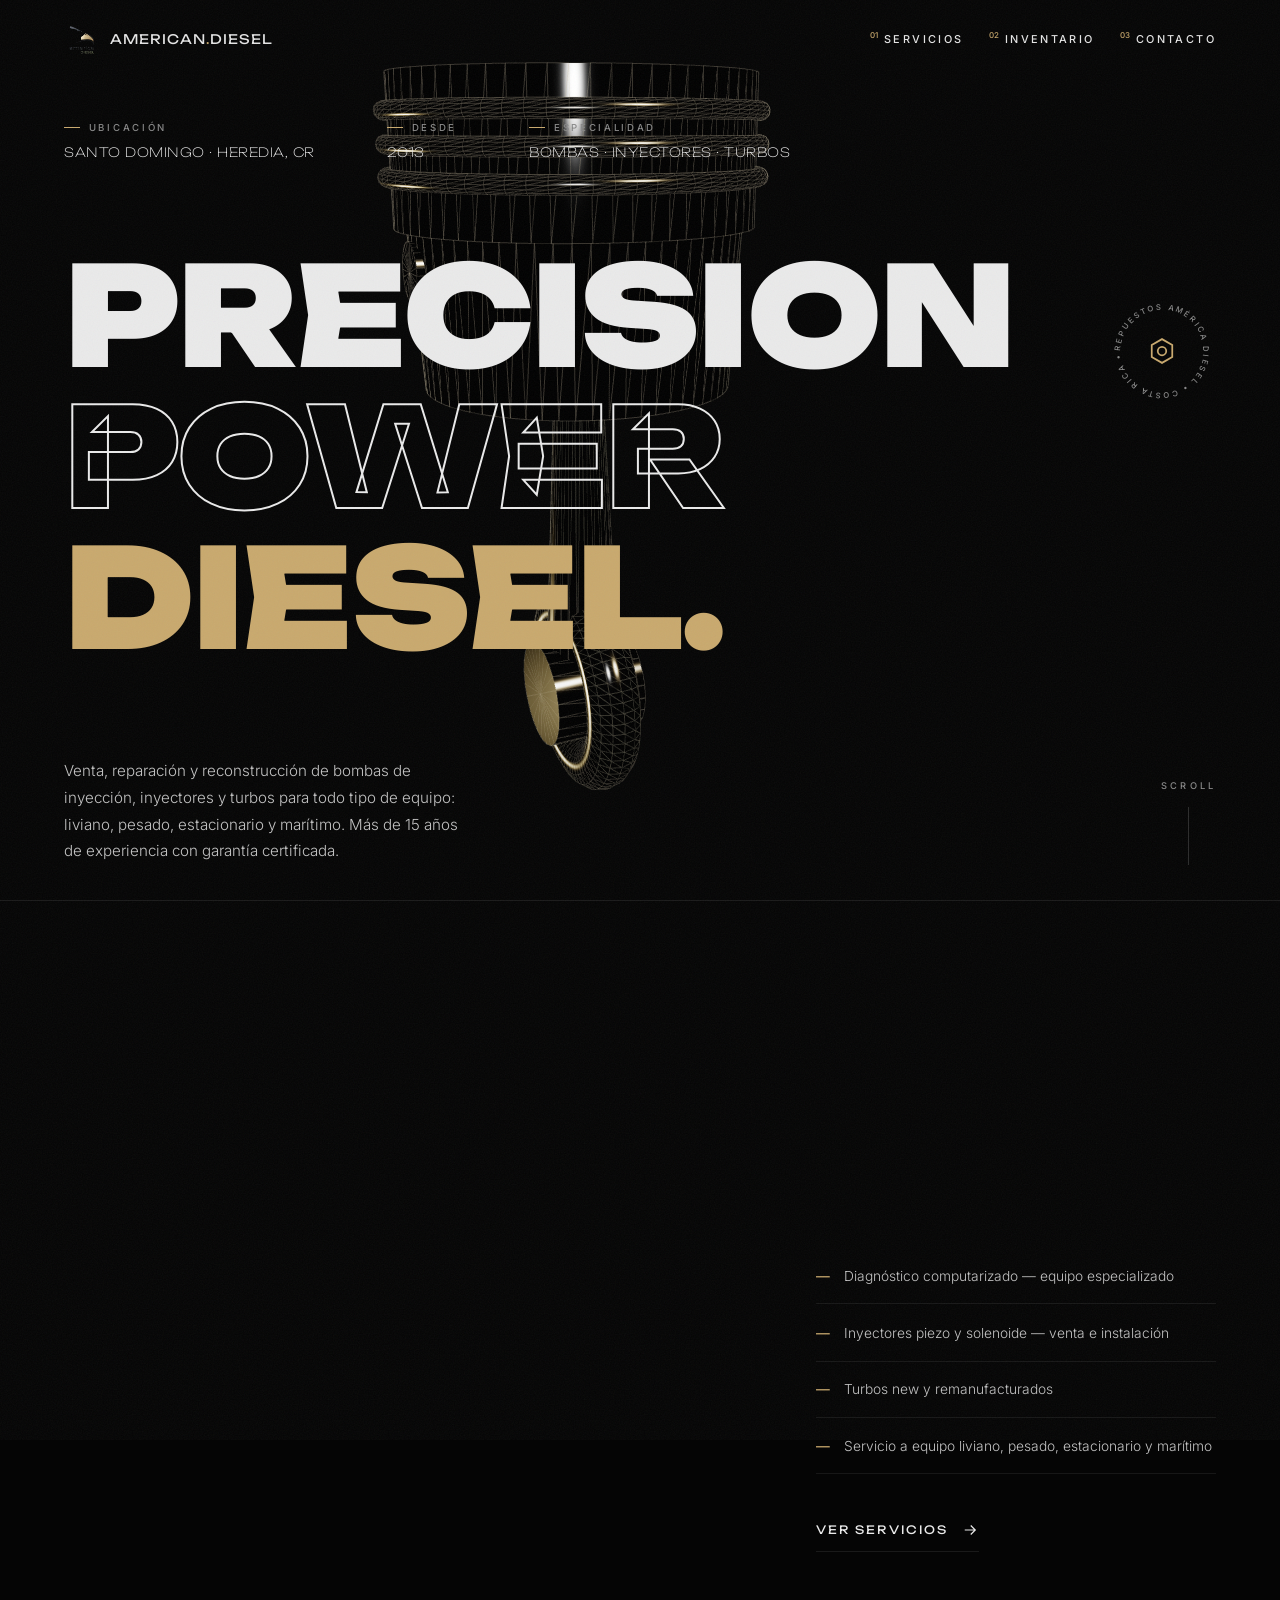
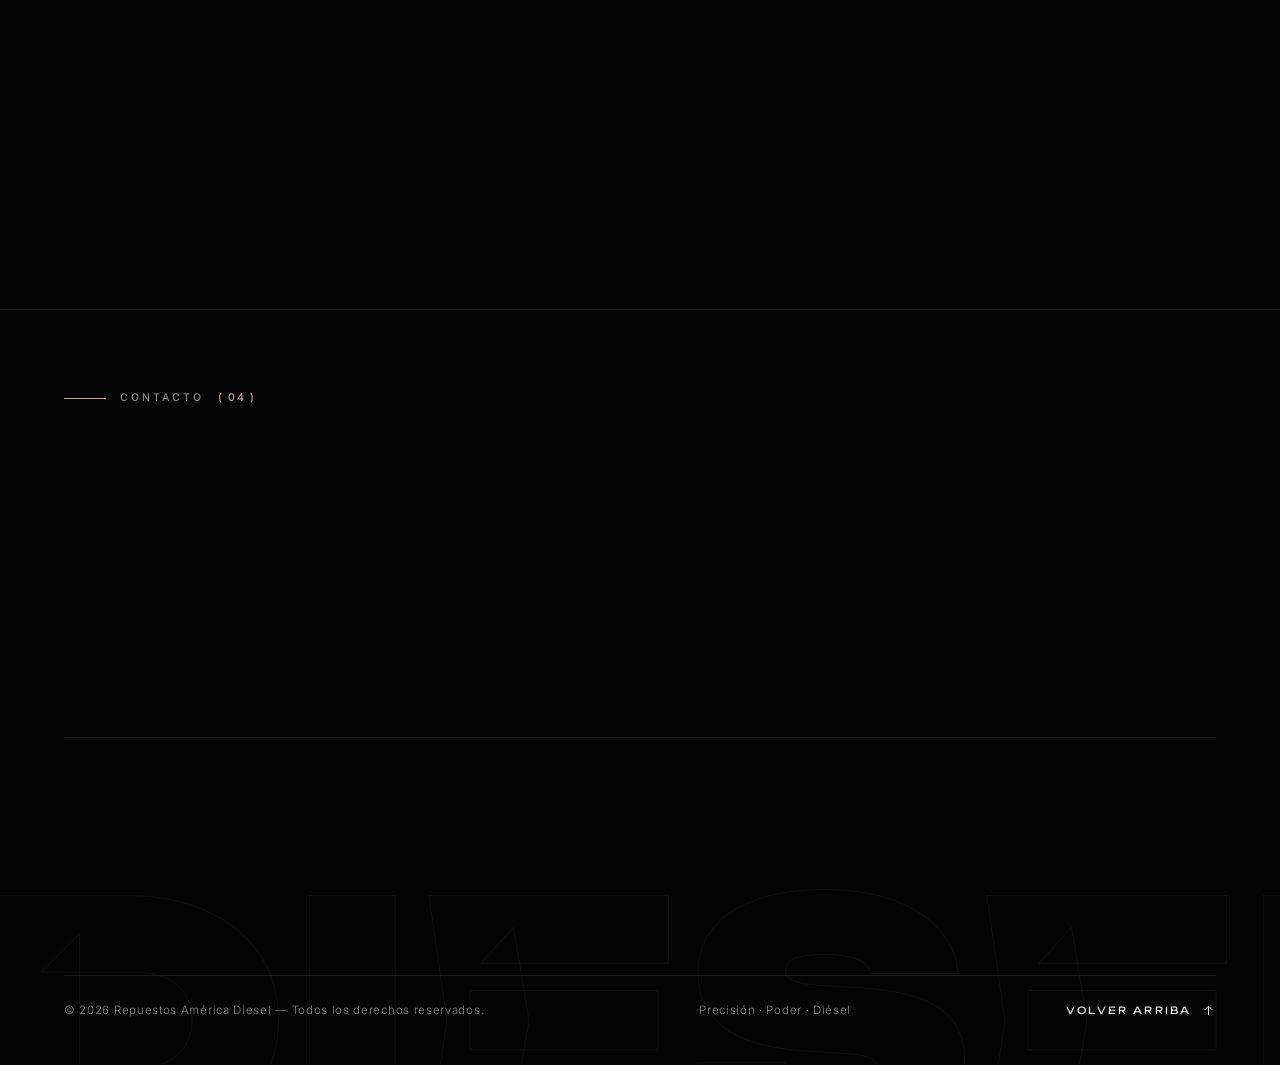
==== index.html @ ff1d7788 "Add files via upload" ====
<!DOCTYPE html>
<html lang="es">
<head>
  <meta charset="UTF-8" />
    <meta name="viewport" content="width=device-width, initial-scale=1.0" />
    <meta name="theme-color" content="#0d0d0d" />
    <meta http-equiv="Cache-Control" content="no-cache, no-store, must-revalidate" />
    <meta http-equiv="Pragma" content="no-cache" />  <meta
    name="description"
    content="Repuestos América Diesel — Taller especializado en sistemas de inyección diésel, bombas, inyectores y turbos. Santo Domingo de Heredia, Costa Rica."
  />
  <title>Repuestos América Diesel — Precisión & Poder Diésel · Heredia, Costa Rica</title>

  <!-- ============ TIPOGRAFÍAS (Unbounded + Inter) ============ -->
  <link rel="preconnect" href="https://fonts.googleapis.com" />
  <link rel="preconnect" href="https://fonts.gstatic.com" crossorigin />
  <link
    href="https://fonts.googleapis.com/css2?family=Unbounded:wght@200;400;700;900&family=Inter:wght@300;400;500&display=swap"
    rel="stylesheet"
  />

  <!-- ============ HOJA DE ESTILOS ============ -->
    <link rel="stylesheet" href="/styles.css?v=3" />
  <link rel="icon" type="image/png" href="/logo_sin_fondo.png" />
</head>

<body>
  <!-- ============================================================
       PRELOADER — letras animadas + barra de progreso
       ============================================================ -->
  <div class="preloader" id="preloader" aria-hidden="true">
    <div class="preloader__inner">
      <img src="/logo_sin_fondo.png" alt="Repuestos América Diesel" class="preloader__logo" />
      <div class="preloader__words">
        <span class="preloader__word">
          <span class="preloader__letter">A</span><span class="preloader__letter">M</span><span class="preloader__letter">E</span><span class="preloader__letter">R</span><span class="preloader__letter">I</span><span class="preloader__letter">C</span><span class="preloader__letter">A</span><span class="preloader__letter">N</span>
        </span>
        <span class="preloader__word preloader__word--accent">
          <span class="preloader__letter">D</span><span class="preloader__letter">I</span><span class="preloader__letter">E</span><span class="preloader__letter">S</span><span class="preloader__letter">E</span><span class="preloader__letter">L</span>
        </span>
      </div>

      <p class="preloader__tagline">Repuestos América Diesel — Santo Domingo de Heredia, C.R.</p>

      <div class="preloader__bar-wrap">
        <div class="preloader__bar">
          <div class="preloader__bar-fill" id="preloader-bar-fill"></div>
        </div>
        <span class="preloader__percent"><span id="preloader-percent">00</span>%</span>
      </div>
    </div>
  </div>

  <!-- ============================================================
       CURSOR PERSONALIZADO (solo escritorio)
       ============================================================ -->
  <div class="cursor-dot" aria-hidden="true"></div>
  <div class="cursor-ring" aria-hidden="true"></div>

  <!-- ============================================================
       CAPA 3D — canvas fijo al fondo (Three.js)
       ============================================================ -->
  <canvas id="webgl-canvas" class="webgl" aria-hidden="true"></canvas>

  <!-- Grano de película sutil sobre toda la página -->
  <div class="grain" aria-hidden="true"></div>

  <!-- ============================================================
       NAVEGACIÓN FIJA (mix-blend-mode: difference)
       ============================================================ -->
  <header class="nav" id="nav">
    <a href="#inicio" class="nav__logo hover-target">
      <img src="/logo_sin_fondo.png" alt="Repuestos América Diesel" class="nav__logo-img" />
      <span class="nav__logo-text">AMERICAN<span class="nav__logo-dot">.</span>DIESEL</span>
    </a>
    <nav class="nav__links" aria-label="Navegación principal">
      <a href="#servicios" class="nav__link hover-target"><sup>01</sup>Servicios</a>
      <a href="#inventario" class="nav__link hover-target"><sup>02</sup>Inventario</a>
      <a href="#contacto" class="nav__link hover-target"><sup>03</sup>Contacto</a>
    </nav>
  </header>

  <!-- ============================================================
       CONTENIDO PRINCIPAL
       ============================================================ -->
  <main class="site">
    <!-- ================= HERO — 100vh ================= -->
    <section class="hero" id="inicio">
      <div class="hero__meta">
        <div class="hero__meta-item">
          <span class="hero__meta-label">Ubicación</span>
          <span class="hero__meta-value">Santo Domingo · Heredia, CR</span>
        </div>
        <div class="hero__meta-item">
          <span class="hero__meta-label">Desde</span>
          <span class="hero__meta-value">2013</span>
        </div>
        <div class="hero__meta-item">
          <span class="hero__meta-label">Especialidad</span>
          <span class="hero__meta-value">Bombas · Inyectores · Turbos</span>
        </div>
      </div>

      <h1 class="hero__title">
        <span class="hero__line"><span class="hero__line-inner">Precision</span></span>
        <span class="hero__line"><span class="hero__line-inner hero__line-inner--stroke">Power</span></span>
        <span class="hero__line"><span class="hero__line-inner hero__line-inner--accent">Diesel.</span></span>
      </h1>

      <div class="hero__bottom">
        <p class="hero__desc">
          Venta, reparación y reconstrucción de bombas de inyección, inyectores y
          turbos para todo tipo de equipo: liviano, pesado, estacionario y marítimo.
          Más de 15 años de experiencia con garantía certificada.
        </p>

        <div class="hero__scroll">
          <span class="hero__scroll-text">Scroll</span>
          <span class="hero__scroll-line"><span class="hero__scroll-dot"></span></span>
        </div>
      </div>

      <!-- Sello giratorio decorativo -->
      <div class="hero__badge" aria-hidden="true">
        <svg viewBox="0 0 120 120">
          <defs>
            <path id="badge-circle" d="M60,60 m-46,0 a46,46 0 1,1 92,0 a46,46 0 1,1 -92,0" />
          </defs>
          <text class="hero__badge-text">
            <textPath href="#badge-circle">
              REPUESTOS AMÉRICA DIESEL • COSTA RICA • EST. 2013 •
            </textPath>
          </text>
        </svg>
        <svg class="hero__badge-icon" viewBox="0 0 24 24" fill="none" stroke="currentColor" stroke-width="1.4">
          <polygon points="12 2.5 20.2 7.25 20.2 16.75 12 21.5 3.8 16.75 3.8 7.25" />
          <circle cx="12" cy="12" r="3.4" />
        </svg>
      </div>
    </section>

    <!-- ================= DETAILS — sección sticky 300vh ================= -->
    <section class="details" id="detalles">
      <div class="details__pin">
        <div class="details__content">
          <p class="label">
            <span class="label__line"></span>
            Especialistas en Diésel
            <span class="label__index">( 01 )</span>
          </p>

          <h2 class="details__title">
            Sistemas de <span class="details__title--stroke">Inyección</span> Diésel
          </h2>

          <p class="details__text">
            Reparamos y reconstruimos bombas de inyección, inyectores y turbos con
            equipo especializado y personal capacitado. Cada servicio incluye
            diagnóstico, repuestos certificados y garantía por escrito — porque en
            diésel, la precisión no es opcional.
          </p>

          <!-- Stats 2x2 -->
          <div class="details__stats">
            <div class="stat hover-target">
              <span class="stat__value">
                <span class="stat__num" data-count="15">0</span><span class="stat__suffix">+</span>
              </span>
              <span class="stat__label">Años de Experiencia</span>
            </div>
            <div class="stat hover-target">
              <span class="stat__value">
                <span class="stat__num" data-count="500">0</span><span class="stat__suffix">+</span>
              </span>
              <span class="stat__label">Bombas Reparadas</span>
            </div>
            <div class="stat hover-target">
              <span class="stat__value">
                <span class="stat__num" data-count="100">0</span><span class="stat__suffix">%</span>
              </span>
              <span class="stat__label">Garantía Certificada</span>
            </div>
            <div class="stat hover-target">
              <span class="stat__value">
                <span class="stat__num" data-count="24">0</span><span class="stat__suffix">h</span>
              </span>
              <span class="stat__label">Diagnóstico Express</span>
            </div>
          </div>
        </div>

        <!-- Columna derecha: ficha técnica -->
        <aside class="details__aside">
          <span class="details__aside-index">CR / 2013</span>
          <ul class="details__specs">
            <li><span class="details__specs-mark">—</span>Bomba de inyección diésel — reparación y calibración</li>
            <li><span class="details__specs-mark">—</span>Diagnóstico computarizado — equipo especializado</li>
            <li><span class="details__specs-mark">—</span>Inyectores piezo y solenoide — venta e instalación</li>
            <li><span class="details__specs-mark">—</span>Turbos new y remanufacturados</li>
            <li><span class="details__specs-mark">—</span>Servicio a equipo liviano, pesado, estacionario y marítimo</li>
          </ul>
          <a href="#servicios" class="details__link hover-target">
            Ver servicios
            <svg viewBox="0 0 24 24" fill="none" stroke="currentColor" stroke-width="1.6">
              <path d="M5 12h14M13 6l6 6-6 6" />
            </svg>
          </a>
        </aside>
      </div>
    </section>

    <!-- ================= SERVICES ================= -->
    <section class="services" id="servicios">
      <!-- Marquee infinito -->
      <div class="marquee" aria-hidden="true">
        <div class="marquee__track">
          <div class="marquee__group">
            <span class="marquee__item">Bombas</span><span class="marquee__sep">/</span>
            <span class="marquee__item marquee__item--stroke">Inyectores</span><span class="marquee__sep">/</span>
            <span class="marquee__item">Turbos</span><span class="marquee__sep">/</span>
            <span class="marquee__item marquee__item--stroke">Diagnóstico</span><span class="marquee__sep">/</span>
          </div>
          <div class="marquee__group">
            <span class="marquee__item">Bombas</span><span class="marquee__sep">/</span>
            <span class="marquee__item marquee__item--stroke">Inyectores</span><span class="marquee__sep">/</span>
            <span class="marquee__item">Turbos</span><span class="marquee__sep">/</span>
            <span class="marquee__item marquee__item--stroke">Diagnóstico</span><span class="marquee__sep">/</span>
          </div>
        </div>
      </div>

      <div class="services__inner">
        <div class="services__head">
          <p class="label">
            <span class="label__line"></span>
            Lo que hacemos
            <span class="label__index">( 02 )</span>
          </p>
          <h2 class="services__title">Servicios diésel especializados</h2>
        </div>
        <p class="services__intro">
          Más de 15 años de experiencia. Venta, reparación y reconstrucción de
          sistemas de inyección diésel con garantía y respaldo.
        </p>

        <!-- Grid de tarjetas -->
        <div class="services__grid">
          <article class="service-card hover-target">
            <span class="service-card__ghost" aria-hidden="true">01</span>
            <span class="service-card__num">01 / Inyección</span>
            <h3 class="service-card__title">Bombas de Inyección</h3>
            <p class="service-card__desc">
              Reparación, reconstrucción y venta de bombas de inyección diésel.
              Diagnóstico computarizado con equipo especializado y garantía en cada servicio.
            </p>
            <ul class="service-card__list">
              <li>Bombas Common Rail y rotativas</li>
              <li>Calibración con banco de pruebas</li>
              <li>Repuestos OEM certificados</li>
            </ul>
            <a href="#contacto" class="service-card__cta hover-target">
              Solicitar servicio
              <svg viewBox="0 0 24 24" fill="none" stroke="currentColor" stroke-width="1.6">
                <path d="M7 17L17 7M9 7h8v8" />
              </svg>
            </a>
          </article>

          <article class="service-card hover-target">
            <span class="service-card__ghost" aria-hidden="true">02</span>
            <span class="service-card__num">02 / Componentes</span>
            <h3 class="service-card__title">Inyectores &amp; Turbos</h3>
            <p class="service-card__desc">
              Venta e instalación de inyectores y turbocargadores para todo tipo de
              equipo liviano, pesado, estacionario y marítimo.
            </p>
            <ul class="service-card__list">
              <li>Inyectores piezo y solenoide</li>
              <li>Turbos new y remanufacturados</li>
              <li>Prueba y ajuste post-instalación</li>
            </ul>
            <a href="#contacto" class="service-card__cta hover-target">
              Solicitar servicio
              <svg viewBox="0 0 24 24" fill="none" stroke="currentColor" stroke-width="1.6">
                <path d="M7 17L17 7M9 7h8v8" />
              </svg>
            </a>
          </article>

          <article class="service-card hover-target">
            <span class="service-card__ghost" aria-hidden="true">03</span>
            <span class="service-card__num">03 / Diagnóstico</span>
            <h3 class="service-card__title">Servicio Especializado</h3>
            <p class="service-card__desc">
              Diagnóstico computarizado, mantenimiento preventivo y correctivo.
              Personal capacitado con más de 15 años de experiencia en sistemas diésel.
            </p>
            <ul class="service-card__list">
              <li>Escáner diagnóstico diésel</li>
              <li>Mantenimiento preventivo</li>
              <li>Servicio a domicilio</li>
            </ul>
            <a href="#contacto" class="service-card__cta hover-target">
              Solicitar servicio
              <svg viewBox="0 0 24 24" fill="none" stroke="currentColor" stroke-width="1.6">
                <path d="M7 17L17 7M9 7h8v8" />
              </svg>
            </a>
          </article>
        </div>
      </div>

      <!-- ================= INVENTARIO / PLATAFORMAS ================= -->
      <div class="inventory" id="inventario">
        <div class="inventory__inner">
          <p class="label">
            <span class="label__line"></span>
            Inventario &amp; Plataformas
            <span class="label__index">( 03 )</span>
          </p>
          <h2 class="inventory__title">Plataformas que&nbsp;atendemos</h2>
          <p class="inventory__text">
            Servicio a todo tipo de equipo diésel: liviano, pesado, estacionario y
            marítimo. Repuestos originales y alternos de grado OEM.
          </p>

          <div class="inventory__chips">
            <span class="chip hover-target">Cummins</span>
            <span class="chip hover-target">Caterpillar</span>
            <span class="chip hover-target">Duramax</span>
            <span class="chip hover-target">Power Stroke</span>
            <span class="chip hover-target">Hino</span>
            <span class="chip hover-target">Isuzu</span>
            <span class="chip hover-target">Mitsubishi Fuso</span>
            <span class="chip hover-target">Kubota</span>
            <span class="chip hover-target">Yanmar</span>
            <span class="chip hover-target">Volvo Penta</span>
          </div>
        </div>
      </div>
    </section>

    <!-- ================= FOOTER / CONTACTO ================= -->
    <footer class="footer" id="contacto">
      <span class="footer__ghost" aria-hidden="true">Diesel</span>

      <div class="footer__inner">
        <div class="footer__cta">
          <p class="label">
            <span class="label__line"></span>
            Contacto
            <span class="label__index">( 04 )</span>
          </p>
          <a href="mailto:info@americadieselcr.com" class="footer__cta-link hover-target">
            <span>¿Listo para potenciar<br />tu motor<span class="footer__cta-accent">?</span></span>
            <span class="footer__cta-arrow" aria-hidden="true">
              <svg viewBox="0 0 24 24" fill="none" stroke="currentColor" stroke-width="1.4">
                <path d="M7 17L17 7M9 7h8v8" />
              </svg>
            </span>
          </a>
        </div>

        <div class="footer__grid">
          <div class="footer__col">
            <h4 class="footer__col-title">Taller</h4>
            <p class="footer__col-text">
              300 metros sur de Super Compro de Santa Rosa,<br />
              Santo Domingo, Heredia — Costa&nbsp;Rica, 40306
            </p>
          </div>

          <div class="footer__col">
            <h4 class="footer__col-title">Directo</h4>
            <p class="footer__col-text">
              <a href="tel:+50685310000" class="footer__col-link hover-target">+506 8531-0000</a><br />
              <a href="https://wa.me/50685310000" target="_blank" rel="noopener" class="footer__col-link hover-target">WhatsApp · +506 8531-0000</a><br />
              <a href="mailto:info@americadieselcr.com" class="footer__col-link hover-target">info@americadieselcr.com</a>
            </p>
          </div>

          <div class="footer__col">
            <h4 class="footer__col-title">Horario</h4>
            <p class="footer__col-text">
              Lun — Vie · 7:30 – 17:00<br />
              Sáb · 8:00 – 12:00<br />
              <span class="footer__col-muted">Dom · cerrado</span>
            </p>
          </div>

          <div class="footer__col">
            <h4 class="footer__col-title">Redes</h4>
            <ul class="footer__social">
              <li>
                <a href="https://www.facebook.com/americadieselcr" target="_blank" rel="noopener" class="footer__social-link hover-target">
                  Facebook
                  <svg viewBox="0 0 24 24" fill="none" stroke="currentColor" stroke-width="1.6"><path d="M7 17L17 7M9 7h8v8" /></svg>
                </a>
              </li>
              <li>
                <a href="https://www.instagram.com" target="_blank" rel="noopener" class="footer__social-link hover-target">
                  Instagram
                  <svg viewBox="0 0 24 24" fill="none" stroke="currentColor" stroke-width="1.6"><path d="M7 17L17 7M9 7h8v8" /></svg>
                </a>
              </li>
              <li>
                <a href="https://www.youtube.com" target="_blank" rel="noopener" class="footer__social-link hover-target">
                  YouTube
                  <svg viewBox="0 0 24 24" fill="none" stroke="currentColor" stroke-width="1.6"><path d="M7 17L17 7M9 7h8v8" /></svg>
                </a>
              </li>
            </ul>
          </div>
        </div>

        <div class="footer__bottom">
          <span>© 2026 Repuestos América Diesel — Todos los derechos reservados.</span>
          <span class="footer__bottom-mid">Precisión · Poder · Diésel</span>
          <a href="#inicio" class="footer__top hover-target">
            Volver arriba
            <svg viewBox="0 0 24 24" fill="none" stroke="currentColor" stroke-width="1.6">
              <path d="M12 19V5M6 11l6-6 6 6" />
            </svg>
          </a>
        </div>
      </div>
    </footer>
  </main>

  <!-- ============================================================
       LIBRERÍAS (locales) — Three.js · GSAP + ScrollTrigger · Lenis
       ============================================================ -->
  <script src="/vendor/three.min.js"></script>
  <script src="/vendor/gsap.min.js"></script>
  <script src="/vendor/ScrollTrigger.min.js"></script>
  <script src="/vendor/lenis.min.js"></script>

  <!-- Lógica principal -->
  <script src="/main.js?v=3"></script>
</body>
</html>
---- styles.css ----
/* ==============================================================
   AMERICAN DIESEL — styles.css
   Diseño editorial premium · mobile-first
   Paleta: #050505 / #EAEAEA / #FF3B00 / #888888 / #1a1a1a
   ============================================================== */

/* ============ 1. VARIABLES & RESET ============ */
:root {
  --bg: #050505;
  --text: #EAEAEA;
  --accent: #C9A96E;
  --gray: #888888;
  --dark: #1a1a1a;
  --dark-soft: #0d0d0d;
  --font-display: 'Unbounded', 'Arial Black', sans-serif;
  --font-body: 'Inter', 'Helvetica Neue', sans-serif;
  --ease-out: cubic-bezier(0.22, 0.61, 0.36, 1);
  --pad: 6vw;
}

*,
*::before,
*::after {
  margin: 0;
  padding: 0;
  box-sizing: border-box;
}

html {
  background: var(--bg);
  /* Lenis controla el scroll; evitamos doble suavizado nativo */
  scroll-behavior: auto;
}

html.lenis,
html.lenis body {
  height: auto;
}

.lenis.lenis-smooth {
  scroll-behavior: auto !important;
}

body {
  background: var(--bg);
  color: var(--text);
  font-family: var(--font-body);
  font-weight: 300;
  line-height: 1.6;
  -webkit-font-smoothing: antialiased;
  overflow-x: hidden;
}

img,
svg,
canvas {
  display: block;
  max-width: 100%;
}

a {
  color: inherit;
  text-decoration: none;
}

ul {
  list-style: none;
}

::selection {
  background: var(--accent);
  color: var(--bg);
}

:focus-visible {
  outline: 1px solid var(--accent);
  outline-offset: 4px;
}

/* Scrollbar personalizada */
::-webkit-scrollbar {
  width: 9px;
}
::-webkit-scrollbar-track {
  background: #0a0a0a;
}
::-webkit-scrollbar-thumb {
  background: #262626;
  border: 2px solid #0a0a0a;
}
::-webkit-scrollbar-thumb:hover {
  background: var(--accent);
}

/* ============ 2. UTILIDADES ============ */
.label {
  display: flex;
  align-items: center;
  gap: 0.9rem;
  font-family: var(--font-body);
  font-weight: 500;
  font-size: 0.66rem;
  letter-spacing: 0.28em;
  text-transform: uppercase;
  color: var(--gray);
}

.label__line {
  width: 42px;
  height: 1px;
  background: var(--accent);
  flex-shrink: 0;
}

.label__index {
  color: var(--accent);
  letter-spacing: 0.14em;
}

/* ============ 3. CAPA 3D + GRANO ============ */
.webgl {
  position: fixed;
  inset: 0;
  width: 100%;
  height: 100%;
  z-index: 0;
  pointer-events: none;
}

.site {
  position: relative;
  z-index: 1;
}

/* Grano de película (SVG turbulence) */
.grain {
  position: fixed;
  inset: -60%;
  width: 220%;
  height: 220%;
  z-index: 8000;
  pointer-events: none;
  opacity: 0.05;
  background-image: url("data:image/svg+xml,%3Csvg viewBox='0 0 256 256' xmlns='http://www.w3.org/2000/svg'%3E%3Cfilter id='n'%3E%3CfeTurbulence type='fractalNoise' baseFrequency='0.8' numOctaves='4' stitchTiles='stitch'/%3E%3C/filter%3E%3Crect width='100%25' height='100%25' filter='url(%23n)'/%3E%3C/svg%3E");
  background-size: 256px 256px;
  animation: grain 9s steps(6) infinite;
}

@keyframes grain {
  0%   { transform: translate(0, 0); }
  20%  { transform: translate(-4%, 3%); }
  40%  { transform: translate(3%, -5%); }
  60%  { transform: translate(-3%, -2%); }
  80%  { transform: translate(5%, 4%); }
  100% { transform: translate(0, 0); }
}

/* ============ 4. CURSOR PERSONALIZADO ============ */
.cursor-dot,
.cursor-ring {
  display: none;
  position: fixed;
  top: 0;
  left: 0;
  z-index: 10000;
  pointer-events: none;
  border-radius: 50%;
  opacity: 0;
}

/* Solo se activa cuando JS confirma puntero fino */
.has-cursor .cursor-dot,
.has-cursor .cursor-ring {
  display: block;
}

/* Oculta el cursor nativo en escritorio */
.has-cursor,
.has-cursor a,
.has-cursor button,
.has-cursor * {
  cursor: none !important;
}

.cursor-dot {
  width: 8px;
  height: 8px;
  background: var(--accent);
}

.cursor-ring {
  width: 40px;
  height: 40px;
  border: 1px solid rgba(234, 234, 234, 0.55);
  transition:
    width 0.35s var(--ease-out),
    height 0.35s var(--ease-out),
    background-color 0.35s var(--ease-out),
    border-color 0.35s var(--ease-out),
    opacity 0.3s ease;
}

.cursor-ring.is-active {
  width: 70px;
  height: 70px;
  background: rgba(255, 59, 0, 0.1);
  border-color: var(--accent);
}

.cursor-ring.is-down {
  width: 28px;
  height: 28px;
}

/* ============ 5. PRELOADER ============ */
.preloader {
  position: fixed;
  inset: 0;
  z-index: 9000;
  background: var(--bg);
  display: flex;
  align-items: center;
  justify-content: center;
}

.preloader__inner {
  width: min(680px, 84vw);
  text-align: center;
  will-change: transform, opacity;
}

.preloader__logo {
  width: 80px;
  height: 80px;
  object-fit: contain;
  margin-bottom: 1.5rem;
  filter: brightness(1.2);
}

.preloader__words {
  display: flex;
  flex-direction: column;
  align-items: center;
  gap: 0.1em;
  font-family: var(--font-display);
  font-weight: 900;
  font-size: clamp(1.7rem, 8vw, 4.4rem);
  letter-spacing: 0.02em;
  text-transform: uppercase;
  line-height: 1.1;
}

.preloader__word {
  display: inline-flex;
  overflow: hidden;
  padding-bottom: 0.08em;
}

.preloader__word--accent {
  color: transparent;
  -webkit-text-stroke: 1.5px var(--accent);
}

.preloader__letter {
  display: inline-block;
  will-change: transform;
}

.preloader__tagline {
  margin-top: 1.6rem;
  font-size: 0.62rem;
  font-weight: 500;
  letter-spacing: 0.32em;
  text-transform: uppercase;
  color: var(--gray);
}

.preloader__bar-wrap {
  margin-top: 2.4rem;
  display: flex;
  align-items: center;
  gap: 1.1rem;
}

.preloader__bar {
  flex: 1;
  height: 2px;
  background: var(--dark);
  overflow: hidden;
}

.preloader__bar-fill {
  height: 100%;
  width: 100%;
  background: var(--accent);
  transform: scaleX(0);
  transform-origin: left center;
}

.preloader__percent {
  font-family: var(--font-display);
  font-weight: 200;
  font-size: 0.85rem;
  color: var(--gray);
  min-width: 3.2ch;
  text-align: right;
  font-variant-numeric: tabular-nums;
}

/* ============ 6. NAVEGACIÓN ============ */
.nav {
  position: fixed;
  top: 0;
  left: 0;
  right: 0;
  z-index: 900;
  display: flex;
  align-items: center;
  justify-content: space-between;
  padding: 1.35rem var(--pad);
  mix-blend-mode: difference;
  transition: padding 0.4s var(--ease-out), background-color 0.4s ease;
}

/* Estado con scroll: blur + fondo sutil */
.nav.nav--scrolled {
  padding: 0.85rem var(--pad);
  background: rgba(5, 5, 5, 0.55);
  -webkit-backdrop-filter: blur(14px);
  backdrop-filter: blur(14px);
}

.nav__logo {
  display: flex;
  align-items: center;
  gap: 0.6rem;
  font-family: var(--font-display);
  font-weight: 400;
  font-size: 0.82rem;
  letter-spacing: 0.08em;
  text-transform: uppercase;
}

.nav__logo-img {
  width: 36px;
  height: 36px;
  object-fit: contain;
  filter: brightness(1.1);
}

.nav__logo-dot {
  color: var(--accent);
}

.nav__links {
  display: flex;
  gap: 1.6rem;
}

.nav__link {
  position: relative;
  font-size: 0.68rem;
  font-weight: 500;
  letter-spacing: 0.22em;
  text-transform: uppercase;
  color: var(--text);
  padding-bottom: 3px;
}

.nav__link sup {
  color: var(--accent);
  font-size: 0.5rem;
  margin-right: 0.35rem;
  letter-spacing: 0;
}

.nav__link::after {
  content: '';
  position: absolute;
  left: 0;
  bottom: 0;
  width: 100%;
  height: 1px;
  background: var(--accent);
  transform: scaleX(0);
  transform-origin: right center;
  transition: transform 0.4s var(--ease-out);
}

.nav__link:hover::after {
  transform: scaleX(1);
  transform-origin: left center;
}

/* ============ 7. HERO ============ */
.hero {
  position: relative;
  min-height: 100vh;
  min-height: 100svh;
  display: flex;
  flex-direction: column;
  justify-content: space-between;
  padding: 6.5rem var(--pad) 2.2rem;
}

.hero__meta {
  display: flex;
  flex-wrap: wrap;
  gap: 1.4rem 3rem;
}

.hero__meta-item {
  display: flex;
  flex-direction: column;
  gap: 0.4rem;
}

.hero__meta-label {
  display: flex;
  align-items: center;
  gap: 0.55rem;
  font-size: 0.6rem;
  font-weight: 500;
  letter-spacing: 0.28em;
  text-transform: uppercase;
  color: var(--gray);
}

.hero__meta-label::before {
  content: '';
  width: 16px;
  height: 1px;
  background: var(--accent);
}

.hero__meta-value {
  font-family: var(--font-display);
  font-weight: 200;
  font-size: 0.8rem;
  letter-spacing: 0.04em;
  text-transform: uppercase;
}

.hero__title {
  font-family: var(--font-display);
  font-weight: 900;
  font-size: clamp(2.5rem, 10.8vw, 9.6rem);
  line-height: 0.96;
  letter-spacing: -0.02em;
  text-transform: uppercase;
  margin: 3rem 0;
}

.hero__line {
  display: block;
  overflow: hidden;
  padding-bottom: 0.06em;
}

.hero__line-inner {
  display: block;
  will-change: transform;
}

.hero__line-inner--stroke {
  color: transparent;
  -webkit-text-stroke: 2px var(--text);
}

.hero__line-inner--accent {
  color: var(--accent);
}

.hero__bottom {
  display: flex;
  align-items: flex-end;
  justify-content: space-between;
  gap: 2rem;
}

.hero__desc {
  max-width: 400px;
  font-size: 0.95rem;
  font-weight: 300;
  line-height: 1.75;
  color: #c4c4c4;
}

/* Indicador de scroll */
.hero__scroll {
  display: flex;
  flex-direction: column;
  align-items: center;
  gap: 0.8rem;
  flex-shrink: 0;
}

.hero__scroll-text {
  font-size: 0.58rem;
  font-weight: 500;
  letter-spacing: 0.34em;
  text-transform: uppercase;
  color: var(--gray);
}

.hero__scroll-line {
  position: relative;
  width: 1px;
  height: 58px;
  background: #2c2c2c;
  overflow: hidden;
}

.hero__scroll-dot {
  position: absolute;
  top: -6px;
  left: -2px;
  width: 5px;
  height: 5px;
  border-radius: 50%;
  background: var(--accent);
  animation: scroll-dot 1.9s var(--ease-out) infinite;
}

@keyframes scroll-dot {
  0%   { transform: translateY(0); opacity: 0; }
  25%  { opacity: 1; }
  80%  { opacity: 1; }
  100% { transform: translateY(60px); opacity: 0; }
}

/* Sello giratorio */
.hero__badge {
  position: absolute;
  right: 5vw;
  top: 33%;
  width: 108px;
  height: 108px;
  color: var(--text);
  display: none;
}

.hero__badge svg:first-child {
  position: absolute;
  inset: 0;
  animation: spin 18s linear infinite;
}

.hero__badge-text {
  font-family: var(--font-body);
  font-weight: 500;
  font-size: 8.6px;
  letter-spacing: 2.4px;
  fill: var(--gray);
  text-transform: uppercase;
}

.hero__badge-icon {
  position: absolute;
  top: 50%;
  left: 50%;
  width: 30px;
  height: 30px;
  transform: translate(-50%, -50%);
  color: var(--accent);
}

@keyframes spin {
  to { transform: rotate(360deg); }
}

/* ============ 8. DETAILS (sticky) ============ */
.details {
  position: relative;
  border-top: 1px solid var(--dark);
}

.details__pin {
  min-height: 100vh;
  min-height: 100svh;
  display: flex;
  align-items: center;
  gap: 4rem;
  padding: 6rem var(--pad);
}

.details__content {
  width: 100%;
}

.details__title {
  font-family: var(--font-display);
  font-weight: 700;
  font-size: clamp(1.7rem, 4.4vw, 3.6rem);
  line-height: 1.08;
  letter-spacing: -0.01em;
  text-transform: uppercase;
  margin: 1.8rem 0 1.6rem;
}

.details__title--stroke {
  color: transparent;
  -webkit-text-stroke: 1.5px var(--accent);
}

.details__text {
  max-width: 46ch;
  font-size: 0.98rem;
  line-height: 1.8;
  color: #bdbdbd;
}

/* Stats 2x2 */
.details__stats {
  margin-top: 3rem;
  display: grid;
  grid-template-columns: repeat(2, 1fr);
  gap: 0 2.4rem;
}

.stat {
  position: relative;
  padding: 1.5rem 0 1.4rem;
  border-top: 1px solid var(--dark);
  transition: border-color 0.4s ease;
}

.stat::before {
  content: '';
  position: absolute;
  top: -1px;
  left: 0;
  width: 100%;
  height: 1px;
  background: var(--accent);
  transform: scaleX(0);
  transform-origin: left center;
  transition: transform 0.5s var(--ease-out);
}

.stat:hover::before {
  transform: scaleX(1);
}

.stat__value {
  display: flex;
  align-items: baseline;
  font-family: var(--font-display);
  font-weight: 700;
  font-size: clamp(2rem, 4vw, 3.2rem);
  line-height: 1;
  font-variant-numeric: tabular-nums;
  transition: color 0.4s ease;
}

.stat:hover .stat__value {
  color: var(--accent);
}

.stat__suffix {
  font-weight: 200;
  font-size: 0.55em;
  color: var(--accent);
  margin-left: 0.15em;
}

.stat__label {
  display: block;
  margin-top: 0.7rem;
  font-size: 0.64rem;
  font-weight: 500;
  letter-spacing: 0.24em;
  text-transform: uppercase;
  color: var(--gray);
}

/* Ficha técnica lateral */
.details__aside {
  display: none;
}

.details__aside-index {
  font-family: var(--font-display);
  font-weight: 200;
  font-size: 0.8rem;
  letter-spacing: 0.3em;
  color: var(--gray);
}

.details__specs {
  margin: 2rem 0 2.6rem;
  display: flex;
  flex-direction: column;
  gap: 1.05rem;
}

.details__specs li {
  display: flex;
  gap: 0.9rem;
  align-items: baseline;
  font-size: 0.86rem;
  color: #c4c4c4;
  border-bottom: 1px solid rgba(26, 26, 26, 0.9);
  padding-bottom: 1.05rem;
  transition: color 0.35s ease, padding-left 0.35s var(--ease-out);
}

.details__specs li:hover {
  color: var(--text);
  padding-left: 0.4rem;
}

.details__specs-mark {
  color: var(--accent);
  font-weight: 500;
}

.details__link {
  display: inline-flex;
  align-items: center;
  gap: 0.8rem;
  font-family: var(--font-display);
  font-weight: 400;
  font-size: 0.72rem;
  letter-spacing: 0.18em;
  text-transform: uppercase;
  color: var(--text);
  border-bottom: 1px solid var(--dark);
  padding-bottom: 0.7rem;
  transition: color 0.35s ease, border-color 0.35s ease;
}

.details__link svg {
  width: 18px;
  height: 18px;
  transition: transform 0.4s var(--ease-out);
}

.details__link:hover {
  color: var(--accent);
  border-color: var(--accent);
}

.details__link:hover svg {
  transform: translateX(6px);
}

/* ============ 9. SERVICES ============ */
.services {
  position: relative;
  border-top: 1px solid var(--dark);
}

/* --- Marquee infinito --- */
.marquee {
  overflow: hidden;
  padding: 1.6rem 0;
  border-bottom: 1px solid var(--dark);
}

.marquee__track {
  display: flex;
  width: max-content;
  animation: marquee 24s linear infinite;
}

.marquee:hover .marquee__track {
  animation-play-state: paused;
}

.marquee__group {
  display: flex;
  align-items: center;
  gap: 2.6rem;
  padding-right: 2.6rem;
}

.marquee__item {
  font-family: var(--font-display);
  font-weight: 700;
  font-size: clamp(2.2rem, 6vw, 4.8rem);
  line-height: 1;
  letter-spacing: -0.01em;
  text-transform: uppercase;
  white-space: nowrap;
}

.marquee__item--stroke {
  color: transparent;
  -webkit-text-stroke: 1px rgba(234, 234, 234, 0.55);
}

.marquee__sep {
  font-family: var(--font-display);
  font-weight: 200;
  font-size: clamp(1.8rem, 5vw, 3.8rem);
  color: var(--accent);
}

@keyframes marquee {
  to { transform: translateX(-50%); }
}

/* --- Cabecera + grid --- */
.services__inner {
  padding: 5rem var(--pad) 5.5rem;
}

.services__head {
  display: flex;
  flex-direction: column;
  gap: 1.6rem;
}

.services__title {
  font-family: var(--font-display);
  font-weight: 700;
  font-size: clamp(1.7rem, 4.4vw, 3.4rem);
  line-height: 1.08;
  text-transform: uppercase;
  letter-spacing: -0.01em;
}

.services__intro {
  max-width: 44ch;
  margin-top: 1.2rem;
  font-size: 0.95rem;
  line-height: 1.75;
  color: var(--gray);
}

.services__grid {
  margin-top: 3.2rem;
  display: grid;
  grid-template-columns: 1fr;
  gap: 1rem;
}

/* --- Tarjetas --- */
.service-card {
  position: relative;
  overflow: hidden;
  display: flex;
  flex-direction: column;
  gap: 1.1rem;
  padding: 2.2rem 1.7rem 2rem;
  border: 1px solid var(--dark);
  background: rgba(10, 10, 10, 0.42);
  transition:
    transform 0.55s var(--ease-out),
    background-color 0.55s ease,
    border-color 0.55s ease;
}

.service-card::before {
  content: '';
  position: absolute;
  top: 0;
  left: 0;
  width: 100%;
  height: 2px;
  background: var(--accent);
  transform: scaleX(0);
  transform-origin: left center;
  transition: transform 0.55s var(--ease-out);
}

.service-card:hover {
  transform: translateY(-10px);
  background: var(--dark-soft);
  border-color: #2b2b2b;
}

.service-card:hover::before {
  transform: scaleX(1);
}

.service-card__ghost {
  position: absolute;
  right: -0.06em;
  bottom: -0.32em;
  font-family: var(--font-display);
  font-weight: 900;
  font-size: 7.5rem;
  line-height: 1;
  color: transparent;
  -webkit-text-stroke: 1px rgba(234, 234, 234, 0.07);
  pointer-events: none;
  transition: -webkit-text-stroke-color 0.5s ease;
}

.service-card:hover .service-card__ghost {
  -webkit-text-stroke-color: rgba(255, 59, 0, 0.22);
}

.service-card__num {
  font-size: 0.64rem;
  font-weight: 500;
  letter-spacing: 0.26em;
  text-transform: uppercase;
  color: var(--gray);
  transition: color 0.4s ease;
}

.service-card:hover .service-card__num {
  color: var(--accent);
}

.service-card__title {
  font-family: var(--font-display);
  font-weight: 400;
  font-size: 1.08rem;
  letter-spacing: 0.03em;
  text-transform: uppercase;
  line-height: 1.3;
}

.service-card__desc {
  font-size: 0.92rem;
  line-height: 1.75;
  color: #b9b9b9;
}

.service-card__list {
  display: flex;
  flex-direction: column;
  gap: 0.5rem;
  padding-top: 0.4rem;
}

.service-card__list li {
  position: relative;
  padding-left: 1.3rem;
  font-size: 0.8rem;
  color: var(--gray);
}

.service-card__list li::before {
  content: '—';
  position: absolute;
  left: 0;
  color: var(--accent);
}

.service-card__cta {
  margin-top: auto;
  display: inline-flex;
  align-items: center;
  gap: 0.7rem;
  padding-top: 1.2rem;
  font-family: var(--font-display);
  font-weight: 400;
  font-size: 0.66rem;
  letter-spacing: 0.2em;
  text-transform: uppercase;
  color: var(--text);
  transition: color 0.35s ease;
}

.service-card__cta svg {
  width: 16px;
  height: 16px;
  transition: transform 0.4s var(--ease-out);
}

.service-card__cta:hover {
  color: var(--accent);
}

.service-card__cta:hover svg {
  transform: translate(4px, -4px);
}

/* ============ 10. INVENTARIO ============ */
.inventory {
  border-top: 1px solid var(--dark);
}

.inventory__inner {
  padding: 5rem var(--pad) 5.5rem;
}

.inventory__title {
  font-family: var(--font-display);
  font-weight: 700;
  font-size: clamp(1.5rem, 3.6vw, 2.7rem);
  line-height: 1.12;
  text-transform: uppercase;
  margin: 1.6rem 0 1rem;
  max-width: 22ch;
}

.inventory__text {
  max-width: 52ch;
  font-size: 0.95rem;
  line-height: 1.75;
  color: var(--gray);
}

.inventory__chips {
  margin-top: 2.8rem;
  display: flex;
  flex-wrap: wrap;
  gap: 0.8rem;
}

.chip {
  padding: 0.85rem 1.5rem;
  border: 1px solid var(--dark);
  font-family: var(--font-display);
  font-weight: 400;
  font-size: 0.72rem;
  letter-spacing: 0.14em;
  text-transform: uppercase;
  color: var(--gray);
  transition:
    color 0.4s ease,
    border-color 0.4s ease,
    background-color 0.4s ease,
    transform 0.4s var(--ease-out);
}

.chip:hover {
  color: var(--text);
  border-color: var(--accent);
  background: rgba(255, 59, 0, 0.07);
  transform: translateY(-4px);
}

/* ============ 11. FOOTER ============ */
.footer {
  position: relative;
  overflow: hidden;
  border-top: 1px solid var(--dark);
  background: rgba(5, 5, 5, 0.92);
}

.footer__ghost {
  position: absolute;
  left: -2vw;
  bottom: -7vw;
  font-family: var(--font-display);
  font-weight: 900;
  font-size: 26vw;
  line-height: 0.8;
  text-transform: uppercase;
  color: transparent;
  -webkit-text-stroke: 1px rgba(234, 234, 234, 0.05);
  pointer-events: none;
  user-select: none;
}

.footer__inner {
  position: relative;
  padding: 5rem var(--pad) 2.2rem;
}

.footer__cta {
  border-bottom: 1px solid var(--dark);
}

.footer__cta-link {
  display: flex;
  align-items: center;
  justify-content: space-between;
  gap: 2rem;
  padding: 3rem 0 3.4rem;
  font-family: var(--font-display);
  font-weight: 700;
  font-size: clamp(1.7rem, 5.6vw, 4.6rem);
  line-height: 1.06;
  text-transform: uppercase;
  letter-spacing: -0.01em;
  color: var(--text);
  transition: color 0.5s ease;
}

.footer__cta-accent {
  color: var(--accent);
}

.footer__cta-arrow {
  flex-shrink: 0;
  display: grid;
  place-items: center;
  width: clamp(58px, 8vw, 96px);
  height: clamp(58px, 8vw, 96px);
  border: 1px solid var(--dark);
  border-radius: 50%;
  transition:
    background-color 0.5s ease,
    border-color 0.5s ease,
    transform 0.5s var(--ease-out);
}

.footer__cta-arrow svg {
  width: 34%;
  height: 34%;
  transition: transform 0.5s var(--ease-out);
}

.footer__cta-link:hover {
  color: var(--accent);
}

.footer__cta-link:hover .footer__cta-arrow {
  background: var(--accent);
  border-color: var(--accent);
  color: var(--bg);
  transform: rotate(45deg);
}

/* Columnas de información */
.footer__grid {
  display: grid;
  grid-template-columns: 1fr;
  gap: 2.6rem;
  padding: 3.4rem 0;
}

.footer__col-title {
  display: flex;
  align-items: center;
  gap: 0.6rem;
  font-family: var(--font-body);
  font-weight: 500;
  font-size: 0.62rem;
  letter-spacing: 0.3em;
  text-transform: uppercase;
  color: var(--gray);
  margin-bottom: 1.1rem;
}

.footer__col-title::before {
  content: '';
  width: 14px;
  height: 1px;
  background: var(--accent);
}

.footer__col-text {
  font-size: 0.9rem;
  line-height: 1.9;
  color: #c4c4c4;
}

.footer__col-muted {
  color: var(--gray);
}

.footer__col-link {
  position: relative;
  color: #c4c4c4;
  transition: color 0.35s ease;
}

.footer__col-link::after {
  content: '';
  position: absolute;
  left: 0;
  bottom: -2px;
  width: 100%;
  height: 1px;
  background: var(--accent);
  transform: scaleX(0);
  transform-origin: right center;
  transition: transform 0.4s var(--ease-out);
}

.footer__col-link:hover {
  color: var(--accent);
}

.footer__col-link:hover::after {
  transform: scaleX(1);
  transform-origin: left center;
}

.footer__social {
  display: flex;
  flex-direction: column;
  gap: 0.55rem;
}

.footer__social-link {
  display: inline-flex;
  align-items: center;
  gap: 0.6rem;
  font-size: 0.9rem;
  color: #c4c4c4;
  transition: color 0.35s ease, transform 0.35s var(--ease-out);
}

.footer__social-link svg {
  width: 14px;
  height: 14px;
  opacity: 0;
  transform: translate(-6px, 6px);
  transition: opacity 0.35s ease, transform 0.35s var(--ease-out);
}

.footer__social-link:hover {
  color: var(--accent);
  transform: translateX(4px);
}

.footer__social-link:hover svg {
  opacity: 1;
  transform: translate(0, 0);
}

/* Barra inferior */
.footer__bottom {
  display: flex;
  flex-direction: column;
  gap: 1rem;
  align-items: flex-start;
  padding: 1.6rem 0 0.6rem;
  border-top: 1px solid var(--dark);
  font-size: 0.72rem;
  letter-spacing: 0.06em;
  color: var(--gray);
}

.footer__bottom-mid {
  display: none;
}

.footer__top {
  display: inline-flex;
  align-items: center;
  gap: 0.6rem;
  font-family: var(--font-display);
  font-weight: 400;
  font-size: 0.62rem;
  letter-spacing: 0.22em;
  text-transform: uppercase;
  color: var(--text);
  transition: color 0.35s ease;
}

.footer__top svg {
  width: 15px;
  height: 15px;
  transition: transform 0.4s var(--ease-out);
}

.footer__top:hover {
  color: var(--accent);
}

.footer__top:hover svg {
  transform: translateY(-4px);
}

/* ============ 12. RESPONSIVE — ≥768px ============ */
@media (min-width: 768px) {
  .hero {
    padding-top: 7.5rem;
  }

  .hero__meta {
    justify-content: flex-start;
    gap: 1.4rem 4.5rem;
  }

  .details__pin {
    gap: 5rem;
    padding: 6rem var(--pad);
  }

  .services__head {
    flex-direction: row;
    align-items: flex-end;
    justify-content: space-between;
  }

  .services__intro {
    margin-top: 0;
    text-align: right;
    margin-left: auto;
  }

  .footer__grid {
    grid-template-columns: repeat(2, 1fr);
  }

  .footer__bottom {
    flex-direction: row;
    align-items: center;
    justify-content: space-between;
  }

  .footer__bottom-mid {
    display: inline;
  }
}

/* ============ 13. RESPONSIVE — ≥1024px ============ */
@media (min-width: 1024px) {
  :root {
    --pad: 5vw;
  }

  .hero__badge {
    display: block;
  }

  /* Details: columna 45% + ficha técnica */
  .details__content {
    width: 45%;
  }

  .details__aside {
    display: block;
    flex: 1;
    max-width: 400px;
    margin-left: auto;
  }

  .services__grid {
    grid-template-columns: repeat(3, 1fr);
    gap: 1.2rem;
  }

  .service-card {
    padding: 2.6rem 2rem 2.2rem;
  }

  .footer__grid {
    grid-template-columns: 1.3fr 1fr 1fr 0.8fr;
    gap: 3rem;
  }
}

/* ============ 14. MOVIMIENTO REDUCIDO ============ */
@media (prefers-reduced-motion: reduce) {
  .grain,
  .marquee__track,
  .hero__badge svg:first-child,
  .hero__scroll-dot {
    animation: none !important;
  }

  .hero__scroll-dot {
    top: auto;
    bottom: 0;
    opacity: 1;
  }

  *,
  *::before,
  *::after {
    transition-duration: 0.01ms !important;
  }
}
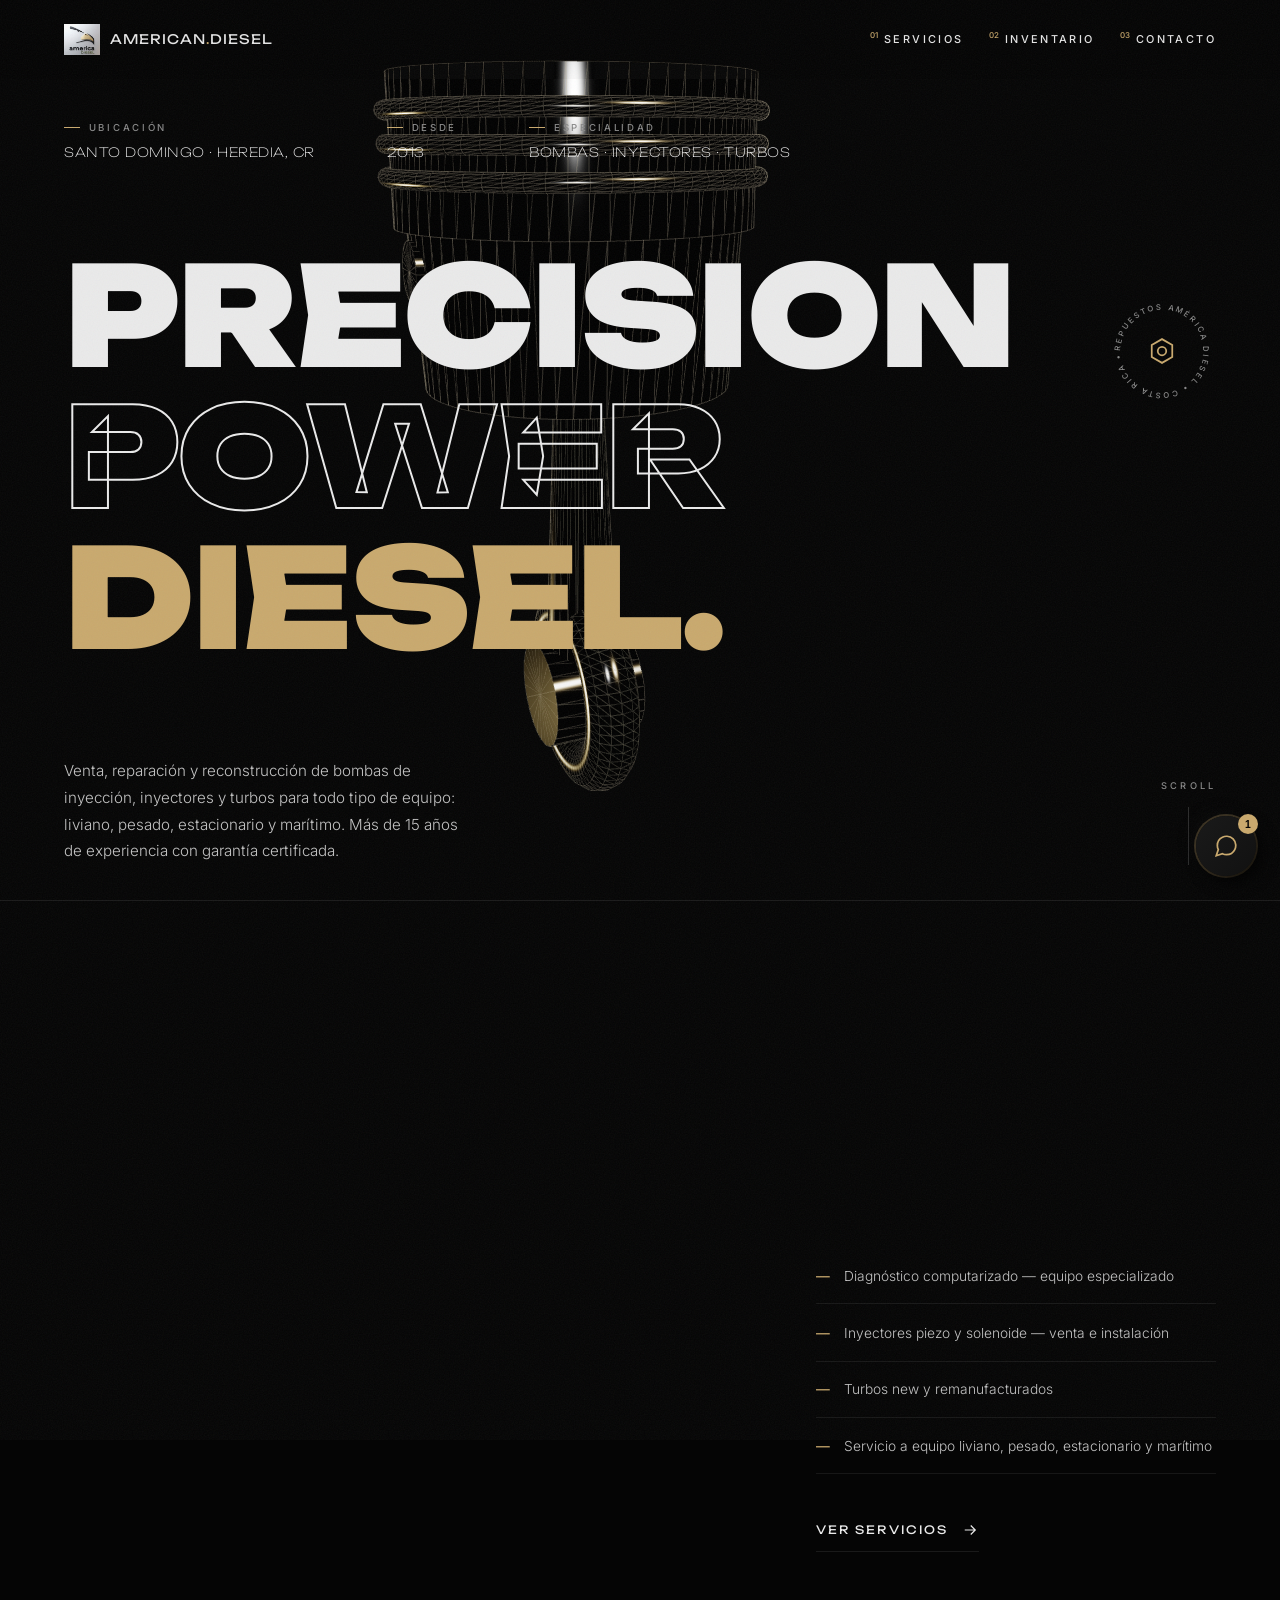
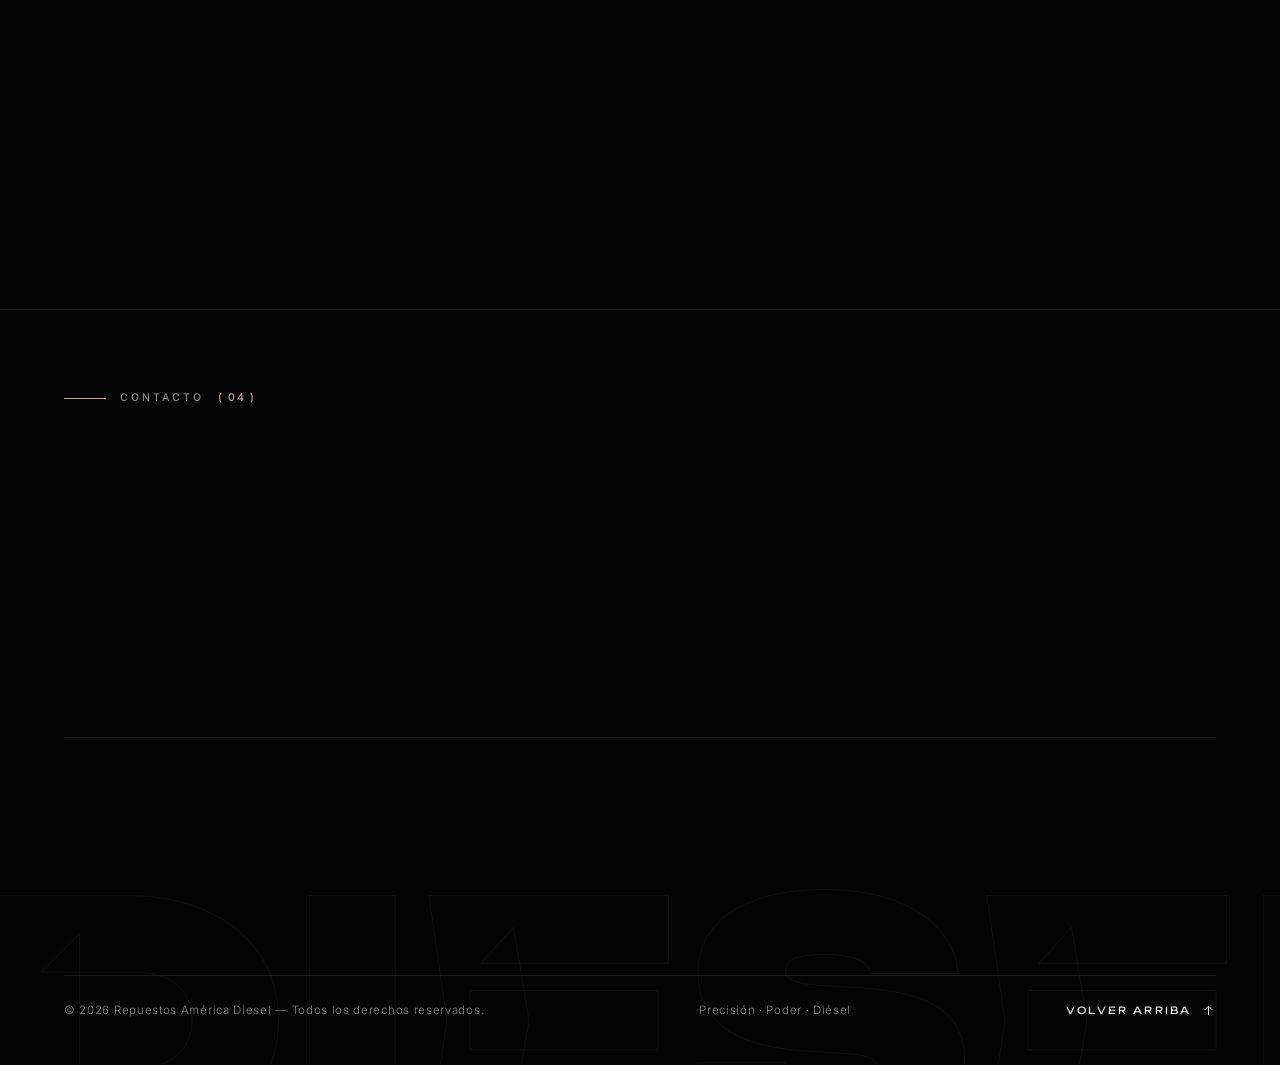
==== commit cdd09bf3: "Add files via upload" ====
--- a/index.html
+++ b/index.html
@@ -21,7 +21,7 @@
 
   <!-- ============ HOJA DE ESTILOS ============ -->
     <link rel="stylesheet" href="/styles.css?v=3" />
-  <link rel="icon" type="image/png" href="/logo_sin_fondo.png" />
+  <link rel="icon" type="image/jpeg" href="/logo.jpeg" />
 </head>
 
 <body>
@@ -30,7 +30,7 @@
        ============================================================ -->
   <div class="preloader" id="preloader" aria-hidden="true">
     <div class="preloader__inner">
-      <img src="/logo_sin_fondo.png" alt="Repuestos América Diesel" class="preloader__logo" />
+      <img src="/logo.jpeg" alt="Repuestos América Diesel" class="preloader__logo" />
       <div class="preloader__words">
         <span class="preloader__word">
           <span class="preloader__letter">A</span><span class="preloader__letter">M</span><span class="preloader__letter">E</span><span class="preloader__letter">R</span><span class="preloader__letter">I</span><span class="preloader__letter">C</span><span class="preloader__letter">A</span><span class="preloader__letter">N</span>
@@ -70,7 +70,7 @@
        ============================================================ -->
   <header class="nav" id="nav">
     <a href="#inicio" class="nav__logo hover-target">
-      <img src="/logo_sin_fondo.png" alt="Repuestos América Diesel" class="nav__logo-img" />
+      <img src="/logo.jpeg" alt="Repuestos América Diesel" class="nav__logo-img" />
       <span class="nav__logo-text">AMERICAN<span class="nav__logo-dot">.</span>DIESEL</span>
     </a>
     <nav class="nav__links" aria-label="Navegación principal">
@@ -78,7 +78,28 @@
       <a href="#inventario" class="nav__link hover-target"><sup>02</sup>Inventario</a>
       <a href="#contacto" class="nav__link hover-target"><sup>03</sup>Contacto</a>
     </nav>
+    <button class="nav__burger hover-target" id="nav-burger" aria-label="Abrir menú" aria-expanded="false">
+      <span class="nav__burger-line"></span>
+      <span class="nav__burger-line"></span>
+      <span class="nav__burger-line"></span>
+    </button>
   </header>
+
+  <!-- Menú mobile overlay -->
+  <div class="nav__mobile" id="nav-mobile" aria-hidden="true">
+    <div class="nav__mobile-inner">
+      <nav class="nav__mobile-links" aria-label="Menú móvil">
+        <a href="#servicios" class="nav__mobile-link hover-target"><span class="nav__mobile-num">01</span>Servicios</a>
+        <a href="#inventario" class="nav__mobile-link hover-target"><span class="nav__mobile-num">02</span>Inventario</a>
+        <a href="#contacto" class="nav__mobile-link hover-target"><span class="nav__mobile-num">03</span>Contacto</a>
+      </nav>
+      <div class="nav__mobile-contact">
+        <a href="tel:+50685310000" class="nav__mobile-contact-link hover-target">+506 8531-0000</a>
+        <a href="https://wa.me/50685310000" target="_blank" rel="noopener" class="nav__mobile-contact-link hover-target">WhatsApp</a>
+        <a href="mailto:info@americadieselcr.com" class="nav__mobile-contact-link hover-target">info@americadieselcr.com</a>
+      </div>
+    </div>
+  </div>
 
   <!-- ============================================================
        CONTENIDO PRINCIPAL
@@ -428,6 +449,58 @@
   </main>
 
   <!-- ============================================================
+       CHATBOT ASISTENTE IA — widget flotante
+       ============================================================ -->
+  <div class="chatbot" id="chatbot">
+    <button class="chatbot__toggle hover-target" id="chatbot-toggle" aria-label="Abrir chat">
+      <svg class="chatbot__icon-chat" viewBox="0 0 24 24" fill="none" stroke="currentColor" stroke-width="1.6">
+        <path d="M21 11.5a8.38 8.38 0 0 1-.9 3.8 8.5 8.5 0 0 1-7.6 4.7 8.38 8.38 0 0 1-3.8-.9L3 21l1.9-5.7a8.38 8.38 0 0 1-.9-3.8 8.5 8.5 0 0 1 4.7-7.6 8.38 8.38 0 0 1 3.8-.9h.5a8.48 8.48 0 0 1 8 8v.5z"/>
+      </svg>
+      <svg class="chatbot__icon-close" viewBox="0 0 24 24" fill="none" stroke="currentColor" stroke-width="2">
+        <path d="M18 6L6 18M6 6l12 12"/>
+      </svg>
+      <span class="chatbot__badge">1</span>
+    </button>
+
+    <div class="chatbot__window" id="chatbot-window">
+      <div class="chatbot__header">
+        <div class="chatbot__header-info">
+          <div class="chatbot__avatar">
+            <img src="/logo.jpeg" alt="América Diesel" />
+          </div>
+          <div>
+            <h4 class="chatbot__name">América Diesel IA</h4>
+            <span class="chatbot__status"><span class="chatbot__status-dot"></span>En línea 24/7</span>
+          </div>
+        </div>
+        <button class="chatbot__close hover-target" id="chatbot-close" aria-label="Cerrar chat">
+          <svg viewBox="0 0 24 24" fill="none" stroke="currentColor" stroke-width="2"><path d="M18 6L6 18M6 6l12 12"/></svg>
+        </button>
+      </div>
+
+      <div class="chatbot__messages" id="chatbot-messages">
+        <div class="chatbot__msg chatbot__msg--bot">
+          <p>¡Hola! Soy el asistente de <strong>Repuestos América Diesel</strong>. 👋</p>
+          <p>¿En qué puedo ayudarle hoy? Puedo information sobre:</p>
+          <ul>
+            <li>🔧 Bombas de inyección</li>
+            <li>💨 Inyectores y turbos</li>
+            <li>📞 Agendar una cita</li>
+            <li>💰 Cotizaciones</li>
+          </ul>
+        </div>
+      </div>
+
+      <form class="chatbot__input" id="chatbot-form">
+        <input type="text" id="chatbot-input" placeholder="Escriba su consulta..." autocomplete="off" />
+        <button type="submit" class="chatbot__send hover-target" aria-label="Enviar">
+          <svg viewBox="0 0 24 24" fill="none" stroke="currentColor" stroke-width="1.8"><path d="M22 2L11 13M22 2l-7 20-4-9-9-4 20-7z"/></svg>
+        </button>
+      </form>
+    </div>
+  </div>
+
+  <!-- ============================================================
        LIBRERÍAS (locales) — Three.js · GSAP + ScrollTrigger · Lenis
        ============================================================ -->
   <script src="/vendor/three.min.js"></script>
--- a/styles.css
+++ b/styles.css
@@ -1333,7 +1333,559 @@
   }
 }
 
-/* ============ 14. MOVIMIENTO REDUCIDO ============ */
+/* ============ 14. NAV MOBILE + HAMBURGER + NEUMORPHISM ============ */
+
+/* --- Neumorphism fuerte en nav bar --- */
+.nav {
+  background: rgba(12, 12, 12, 0.65);
+  box-shadow:
+    6px 6px 16px rgba(0, 0, 0, 0.7),
+    -6px -6px 16px rgba(45, 45, 45, 0.12);
+}
+
+.nav.nav--scrolled {
+  background: rgba(10, 10, 10, 0.82);
+  box-shadow:
+    8px 8px 20px rgba(0, 0, 0, 0.8),
+    -8px -8px 20px rgba(50, 50, 50, 0.1);
+}
+
+/* --- Hamburger button --- */
+.nav__burger {
+  display: none;
+  flex-direction: column;
+  justify-content: center;
+  align-items: center;
+  gap: 5px;
+  width: 48px;
+  height: 48px;
+  border: none;
+  border-radius: 50%;
+  background: #1a1a1a;
+  box-shadow:
+    6px 6px 14px #000,
+    -6px -6px 14px #2d2d2d;
+  cursor: pointer;
+  z-index: 1100;
+  transition: box-shadow 0.3s var(--ease-out), transform 0.3s var(--ease-out);
+  padding: 0;
+}
+
+.nav__burger:active {
+  box-shadow:
+    inset 4px 4px 10px #000,
+    inset -4px -4px 10px #2d2d2d;
+  transform: scale(0.95);
+}
+
+.nav__burger-line {
+  display: block;
+  width: 20px;
+  height: 2px;
+  background: var(--accent);
+  border-radius: 2px;
+  transition: transform 0.35s var(--ease-out), opacity 0.25s ease;
+}
+
+/* Animación hamburger → cruz */
+.nav--open .nav__burger-line:nth-child(1) {
+  transform: translateY(7px) rotate(45deg);
+}
+.nav--open .nav__burger-line:nth-child(2) {
+  opacity: 0;
+}
+.nav--open .nav__burger-line:nth-child(3) {
+  transform: translateY(-7px) rotate(-45deg);
+}
+
+/* --- Panel menú mobile --- */
+.nav__mobile {
+  position: fixed;
+  inset: 0;
+  z-index: 1050;
+  background: rgba(5, 5, 5, 0.96);
+  -webkit-backdrop-filter: blur(24px);
+  backdrop-filter: blur(24px);
+  display: flex;
+  align-items: center;
+  justify-content: center;
+  opacity: 0;
+  visibility: hidden;
+  transition: opacity 0.4s var(--ease-out), visibility 0.4s;
+}
+
+.nav--open .nav__mobile {
+  opacity: 1;
+  visibility: visible;
+}
+
+.nav__mobile-inner {
+  display: flex;
+  flex-direction: column;
+  align-items: center;
+  gap: 3rem;
+  padding: 2rem;
+  width: 100%;
+  max-width: 360px;
+}
+
+.nav__mobile-links {
+  display: flex;
+  flex-direction: column;
+  gap: 1.2rem;
+  width: 100%;
+}
+
+.nav__mobile-link {
+  display: flex;
+  align-items: center;
+  gap: 1rem;
+  padding: 1.2rem 1.8rem;
+  font-family: var(--font-display);
+  font-weight: 400;
+  font-size: 0.95rem;
+  letter-spacing: 0.12em;
+  text-transform: uppercase;
+  color: var(--text);
+  background: #1a1a1a;
+  border-radius: 14px;
+  box-shadow:
+    6px 6px 14px #000,
+    -6px -6px 14px #2d2d2d;
+  transition: box-shadow 0.3s var(--ease-out), transform 0.3s var(--ease-out), color 0.3s ease;
+  transform: translateY(20px);
+  opacity: 0;
+}
+
+.nav--open .nav__mobile-link {
+  transform: translateY(0);
+  opacity: 1;
+}
+
+.nav--open .nav__mobile-link:nth-child(1) { transition-delay: 0.1s; }
+.nav--open .nav__mobile-link:nth-child(2) { transition-delay: 0.18s; }
+.nav--open .nav__mobile-link:nth-child(3) { transition-delay: 0.26s; }
+
+.nav__mobile-link:active {
+  box-shadow:
+    inset 5px 5px 12px #000,
+    inset -5px -5px 12px #2d2d2d;
+  transform: scale(0.97);
+}
+
+.nav__mobile-link:hover {
+  color: var(--accent);
+}
+
+.nav__mobile-num {
+  font-size: 0.6rem;
+  font-weight: 500;
+  letter-spacing: 0.08em;
+  color: var(--accent);
+  min-width: 1.6rem;
+}
+
+/* Contacto mobile */
+.nav__mobile-contact {
+  display: flex;
+  flex-direction: column;
+  gap: 0.8rem;
+  align-items: center;
+  padding-top: 1rem;
+  border-top: 1px solid var(--dark);
+  width: 100%;
+  opacity: 0;
+  transform: translateY(16px);
+  transition: opacity 0.4s ease 0.35s, transform 0.4s var(--ease-out) 0.35s;
+}
+
+.nav--open .nav__mobile-contact {
+  opacity: 1;
+  transform: translateY(0);
+}
+
+.nav__mobile-contact-link {
+  font-size: 0.78rem;
+  font-weight: 500;
+  letter-spacing: 0.16em;
+  text-transform: uppercase;
+  color: var(--gray);
+  transition: color 0.3s ease;
+}
+
+.nav__mobile-contact-link:hover {
+  color: var(--accent);
+}
+
+/* --- Responsive: ocultar/mostrar según breakpoint --- */
+@media (max-width: 767px) {
+  .nav__links {
+    display: none;
+  }
+  .nav__burger {
+    display: flex;
+  }
+  .hero {
+    padding-top: 5.5rem;
+  }
+}
+
+@media (min-width: 768px) {
+  .nav__burger {
+    display: none !important;
+  }
+  .nav__mobile {
+    display: none !important;
+  }
+  .nav__links {
+    display: flex;
+  }
+}
+
+/* ============ 15. CHATBOT ASISTENTE IA ============ */
+.chatbot {
+  position: fixed;
+  bottom: 1.5rem;
+  right: 1.5rem;
+  z-index: 9500;
+}
+
+/* Botón toggle */
+.chatbot__toggle {
+  position: relative;
+  width: 60px;
+  height: 60px;
+  border-radius: 50%;
+  border: none;
+  background: linear-gradient(135deg, #1a1a1a, #111);
+  box-shadow:
+    6px 6px 16px rgba(0, 0, 0, 0.7),
+    -6px -6px 16px rgba(50, 50, 50, 0.12),
+    0 0 0 2px rgba(201, 169, 110, 0.3);
+  cursor: pointer;
+  display: flex;
+  align-items: center;
+  justify-content: center;
+  transition: box-shadow 0.3s var(--ease-out), transform 0.3s var(--ease-out);
+}
+
+.chatbot__toggle:hover {
+  box-shadow:
+    8px 8px 20px rgba(0, 0, 0, 0.8),
+    -8px -8px 20px rgba(55, 55, 55, 0.15),
+    0 0 0 3px rgba(201, 169, 110, 0.5);
+  transform: scale(1.05);
+}
+
+.chatbot__toggle:active {
+  transform: scale(0.95);
+}
+
+.chatbot__icon-chat,
+.chatbot__icon-close {
+  width: 26px;
+  height: 26px;
+  color: var(--accent);
+  position: absolute;
+  transition: opacity 0.3s ease, transform 0.3s var(--ease-out);
+}
+
+.chatbot__icon-close {
+  opacity: 0;
+  transform: rotate(-90deg) scale(0.5);
+}
+
+.chatbot--open .chatbot__icon-chat {
+  opacity: 0;
+  transform: rotate(90deg) scale(0.5);
+}
+.chatbot--open .chatbot__icon-close {
+  opacity: 1;
+  transform: rotate(0) scale(1);
+}
+
+.chatbot__badge {
+  position: absolute;
+  top: -2px;
+  right: -2px;
+  width: 20px;
+  height: 20px;
+  border-radius: 50%;
+  background: var(--accent);
+  color: var(--bg);
+  font-size: 0.65rem;
+  font-weight: 700;
+  display: flex;
+  align-items: center;
+  justify-content: center;
+  animation: chatbot-pulse 2s ease-in-out infinite;
+  transition: opacity 0.3s ease;
+}
+
+.chatbot--open .chatbot__badge {
+  opacity: 0;
+}
+
+@keyframes chatbot-pulse {
+  0%, 100% { transform: scale(1); }
+  50% { transform: scale(1.15); }
+}
+
+/* Ventana de chat */
+.chatbot__window {
+  position: absolute;
+  bottom: 72px;
+  right: 0;
+  width: min(380px, calc(100vw - 2rem));
+  height: min(520px, calc(100vh - 120px));
+  background: #0e0e0e;
+  border-radius: 20px;
+  border: 1px solid #1f1f1f;
+  box-shadow:
+    10px 10px 30px rgba(0, 0, 0, 0.8),
+    -10px -10px 30px rgba(40, 40, 40, 0.08);
+  display: flex;
+  flex-direction: column;
+  overflow: hidden;
+  opacity: 0;
+  visibility: hidden;
+  transform: translateY(16px) scale(0.95);
+  transition: opacity 0.35s var(--ease-out), visibility 0.35s, transform 0.35s var(--ease-out);
+  transform-origin: bottom right;
+}
+
+.chatbot--open .chatbot__window {
+  opacity: 1;
+  visibility: visible;
+  transform: translateY(0) scale(1);
+}
+
+/* Header del chat */
+.chatbot__header {
+  display: flex;
+  align-items: center;
+  justify-content: space-between;
+  padding: 1rem 1.2rem;
+  background: linear-gradient(135deg, #151515, #0d0d0d);
+  border-bottom: 1px solid #1a1a1a;
+}
+
+.chatbot__header-info {
+  display: flex;
+  align-items: center;
+  gap: 0.7rem;
+}
+
+.chatbot__avatar {
+  width: 40px;
+  height: 40px;
+  border-radius: 50%;
+  overflow: hidden;
+  border: 2px solid var(--accent);
+  box-shadow:
+    3px 3px 8px rgba(0, 0, 0, 0.5),
+    -3px -3px 8px rgba(40, 40, 40, 0.1);
+}
+
+.chatbot__avatar img {
+  width: 100%;
+  height: 100%;
+  object-fit: cover;
+}
+
+.chatbot__name {
+  font-family: var(--font-display);
+  font-size: 0.75rem;
+  font-weight: 400;
+  letter-spacing: 0.06em;
+  color: var(--text);
+  text-transform: uppercase;
+}
+
+.chatbot__status {
+  display: flex;
+  align-items: center;
+  gap: 0.4rem;
+  font-size: 0.6rem;
+  color: #4caf50;
+  letter-spacing: 0.04em;
+}
+
+.chatbot__status-dot {
+  width: 6px;
+  height: 6px;
+  border-radius: 50%;
+  background: #4caf50;
+  animation: chatbot-pulse 2s ease-in-out infinite;
+}
+
+.chatbot__close {
+  width: 32px;
+  height: 32px;
+  border-radius: 50%;
+  border: none;
+  background: #1a1a1a;
+  box-shadow:
+    3px 3px 8px #000,
+    -3px -3px 8px #2a2a2a;
+  cursor: pointer;
+  display: flex;
+  align-items: center;
+  justify-content: center;
+  transition: box-shadow 0.2s ease, transform 0.2s ease;
+}
+
+.chatbot__close svg {
+  width: 16px;
+  height: 16px;
+  color: var(--gray);
+}
+
+.chatbot__close:hover svg {
+  color: var(--accent);
+}
+
+.chatbot__close:active {
+  box-shadow:
+    inset 3px 3px 6px #000,
+    inset -3px -3px 6px #2a2a2a;
+  transform: scale(0.92);
+}
+
+/* Mensajes */
+.chatbot__messages {
+  flex: 1;
+  overflow-y: auto;
+  padding: 1rem;
+  display: flex;
+  flex-direction: column;
+  gap: 0.8rem;
+  scrollbar-width: thin;
+  scrollbar-color: #2a2a2a transparent;
+}
+
+.chatbot__msg {
+  max-width: 88%;
+  padding: 0.85rem 1rem;
+  border-radius: 14px;
+  font-size: 0.82rem;
+  line-height: 1.6;
+  animation: msg-in 0.3s var(--ease-out);
+}
+
+@keyframes msg-in {
+  from { opacity: 0; transform: translateY(8px); }
+  to { opacity: 1; transform: translateY(0); }
+}
+
+.chatbot__msg--bot {
+  align-self: flex-start;
+  background: #1a1a1a;
+  color: #c4c4c4;
+  border-bottom-left-radius: 4px;
+  box-shadow:
+    3px 3px 8px rgba(0, 0, 0, 0.4),
+    -3px -3px 8px rgba(40, 40, 40, 0.06);
+}
+
+.chatbot__msg--bot strong {
+  color: var(--accent);
+}
+
+.chatbot__msg--bot ul {
+  margin-top: 0.5rem;
+  padding-left: 0;
+  list-style: none;
+}
+
+.chatbot__msg--bot li {
+  padding: 0.15rem 0;
+}
+
+.chatbot__msg--user {
+  align-self: flex-end;
+  background: linear-gradient(135deg, #2a2215, #1e1a10);
+  color: var(--text);
+  border-bottom-right-radius: 4px;
+  border: 1px solid rgba(201, 169, 110, 0.2);
+}
+
+/* Input */
+.chatbot__input {
+  display: flex;
+  align-items: center;
+  gap: 0.6rem;
+  padding: 0.8rem 1rem;
+  border-top: 1px solid #1a1a1a;
+  background: #0a0a0a;
+}
+
+.chatbot__input input {
+  flex: 1;
+  background: #151515;
+  border: 1px solid #222;
+  border-radius: 12px;
+  padding: 0.7rem 1rem;
+  font-family: var(--font-body);
+  font-size: 0.82rem;
+  color: var(--text);
+  outline: none;
+  transition: border-color 0.3s ease;
+}
+
+.chatbot__input input::placeholder {
+  color: #555;
+}
+
+.chatbot__input input:focus {
+  border-color: var(--accent);
+}
+
+.chatbot__send {
+  width: 40px;
+  height: 40px;
+  border-radius: 50%;
+  border: none;
+  background: var(--accent);
+  box-shadow:
+    3px 3px 8px rgba(0, 0, 0, 0.5),
+    -3px -3px 8px rgba(60, 60, 60, 0.08);
+  cursor: pointer;
+  display: flex;
+  align-items: center;
+  justify-content: center;
+  transition: transform 0.2s ease, box-shadow 0.2s ease;
+}
+
+.chatbot__send svg {
+  width: 18px;
+  height: 18px;
+  color: var(--bg);
+}
+
+.chatbot__send:hover {
+  transform: scale(1.08);
+}
+
+.chatbot__send:active {
+  transform: scale(0.93);
+}
+
+/* Scrollbar del chat */
+.chatbot__messages::-webkit-scrollbar {
+  width: 4px;
+}
+.chatbot__messages::-webkit-scrollbar-thumb {
+  background: #2a2a2a;
+  border-radius: 4px;
+}
+
+/* No-scroll body cuando chat abierto */
+body.chat-open {
+  overflow: hidden;
+}
+
+/* ============ 16. MOVIMIENTO REDUCIDO ============ */
 @media (prefers-reduced-motion: reduce) {
   .grain,
   .marquee__track,
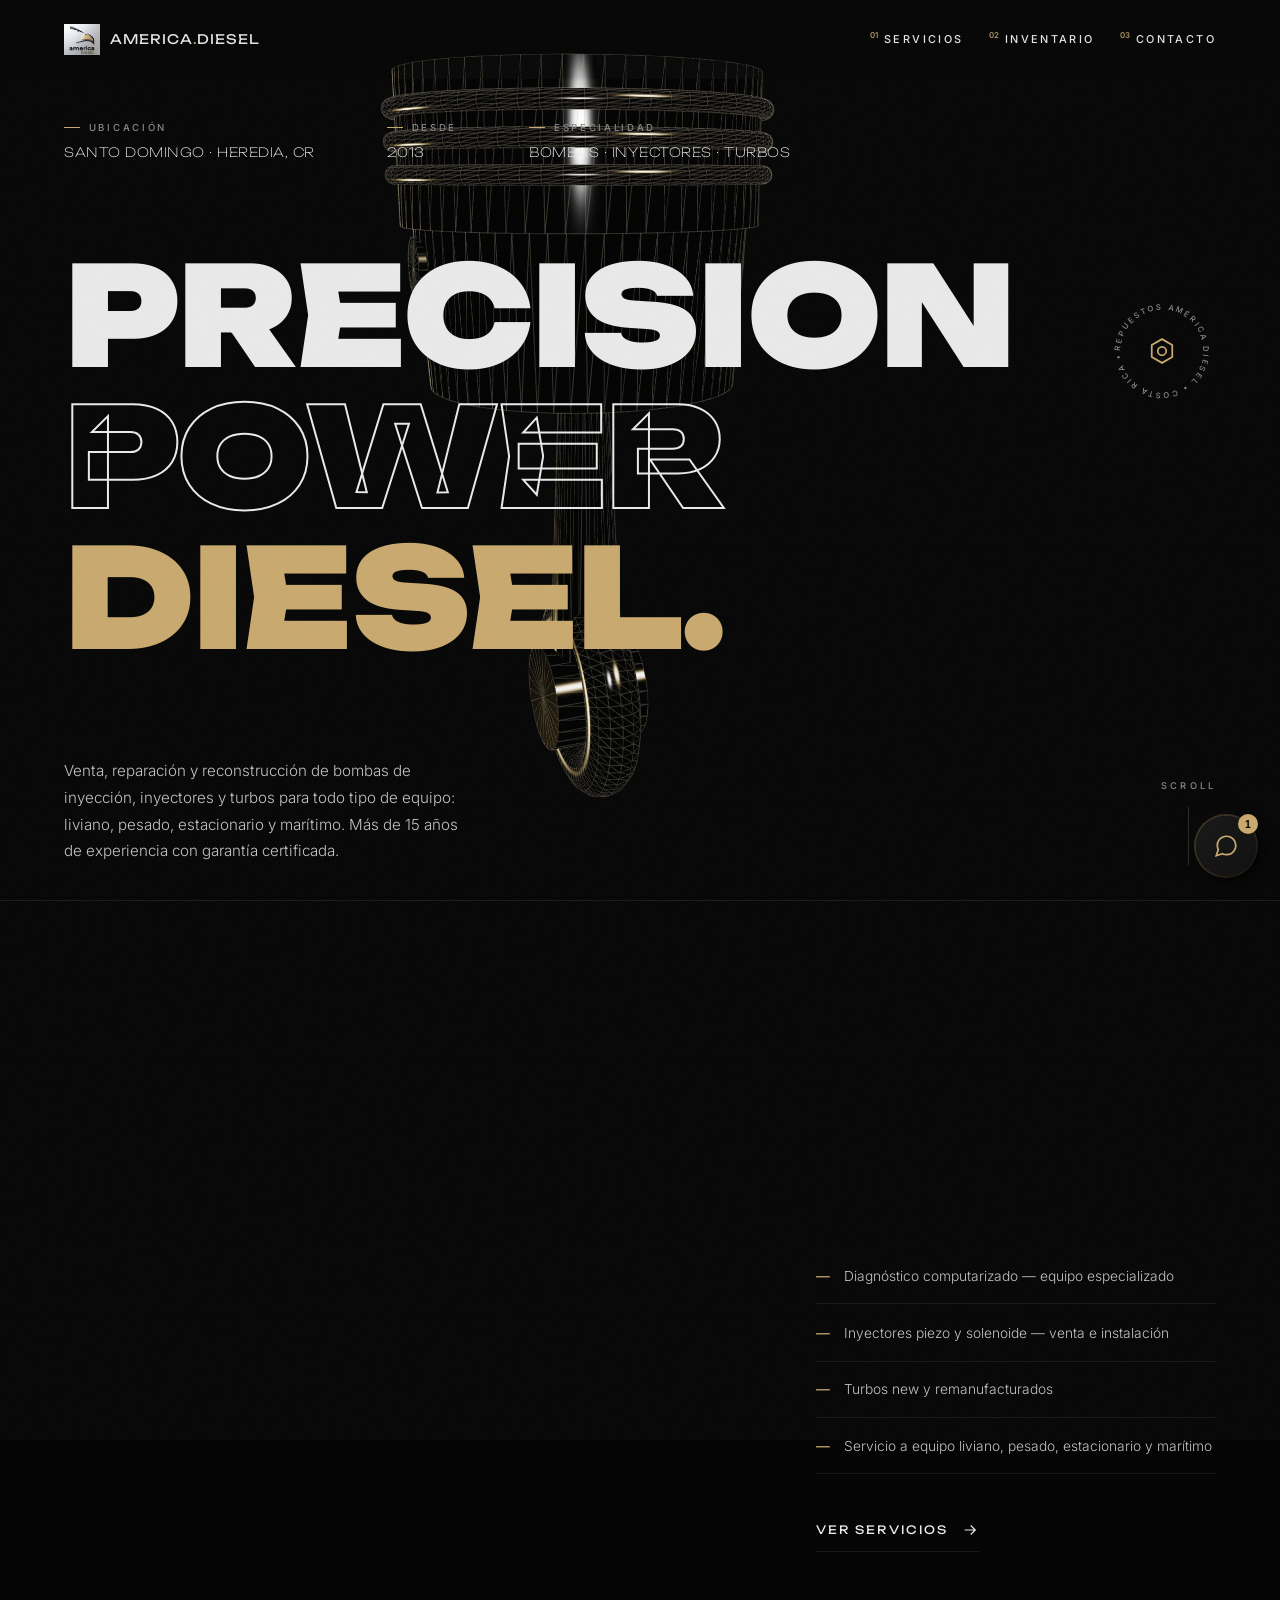
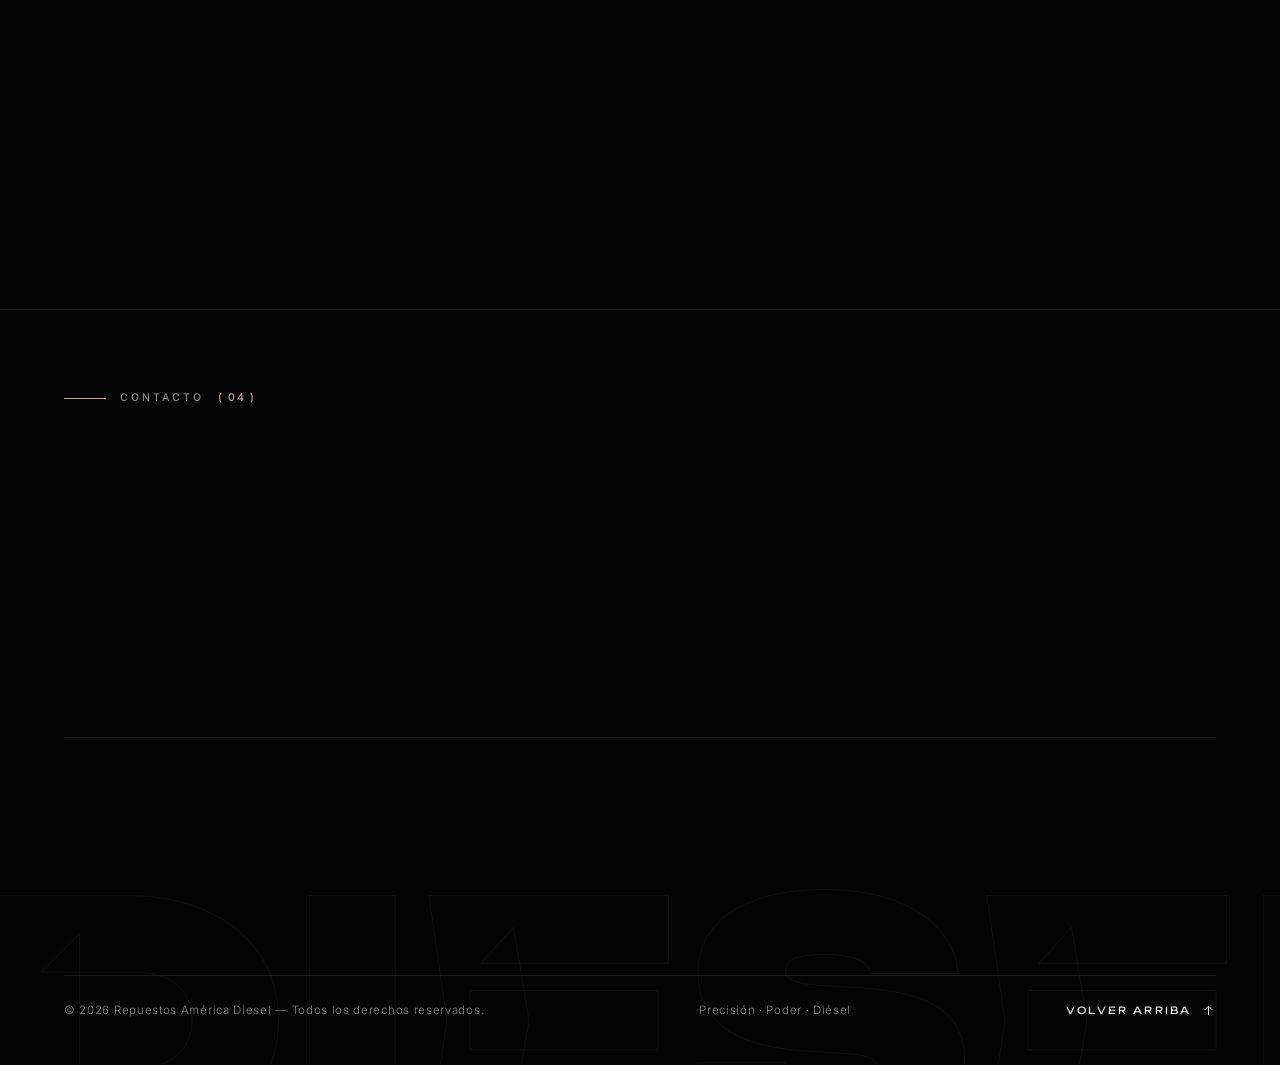
==== commit d1a7fbb3: "Add files via upload" ====
--- a/index.html
+++ b/index.html
@@ -71,7 +71,7 @@
   <header class="nav" id="nav">
     <a href="#inicio" class="nav__logo hover-target">
       <img src="/logo.jpeg" alt="Repuestos América Diesel" class="nav__logo-img" />
-      <span class="nav__logo-text">AMERICAN<span class="nav__logo-dot">.</span>DIESEL</span>
+      <span class="nav__logo-text">AMERICA<span class="nav__logo-dot">.</span>DIESEL</span>
     </a>
     <nav class="nav__links" aria-label="Navegación principal">
       <a href="#servicios" class="nav__link hover-target"><sup>01</sup>Servicios</a>
--- a/styles.css
+++ b/styles.css
@@ -330,6 +330,15 @@
   backdrop-filter: blur(14px);
 }
 
+/* Cuando el menú mobile está abierto: desactivar blend mode */
+.nav.nav--open {
+  mix-blend-mode: normal;
+  background: rgba(10, 10, 10, 0.9);
+  -webkit-backdrop-filter: blur(16px);
+  backdrop-filter: blur(16px);
+  z-index: 1100;
+}
+
 .nav__logo {
   display: flex;
   align-items: center;
@@ -1363,12 +1372,13 @@
   border-radius: 50%;
   background: #1a1a1a;
   box-shadow:
-    6px 6px 14px #000,
-    -6px -6px 14px #2d2d2d;
+    4px 4px 10px rgba(0, 0, 0, 0.6),
+    -4px -4px 10px rgba(50, 50, 50, 0.15);
   cursor: pointer;
   z-index: 1100;
   transition: box-shadow 0.3s var(--ease-out), transform 0.3s var(--ease-out);
   padding: 0;
+  mix-blend-mode: normal;
 }
 
 .nav__burger:active {
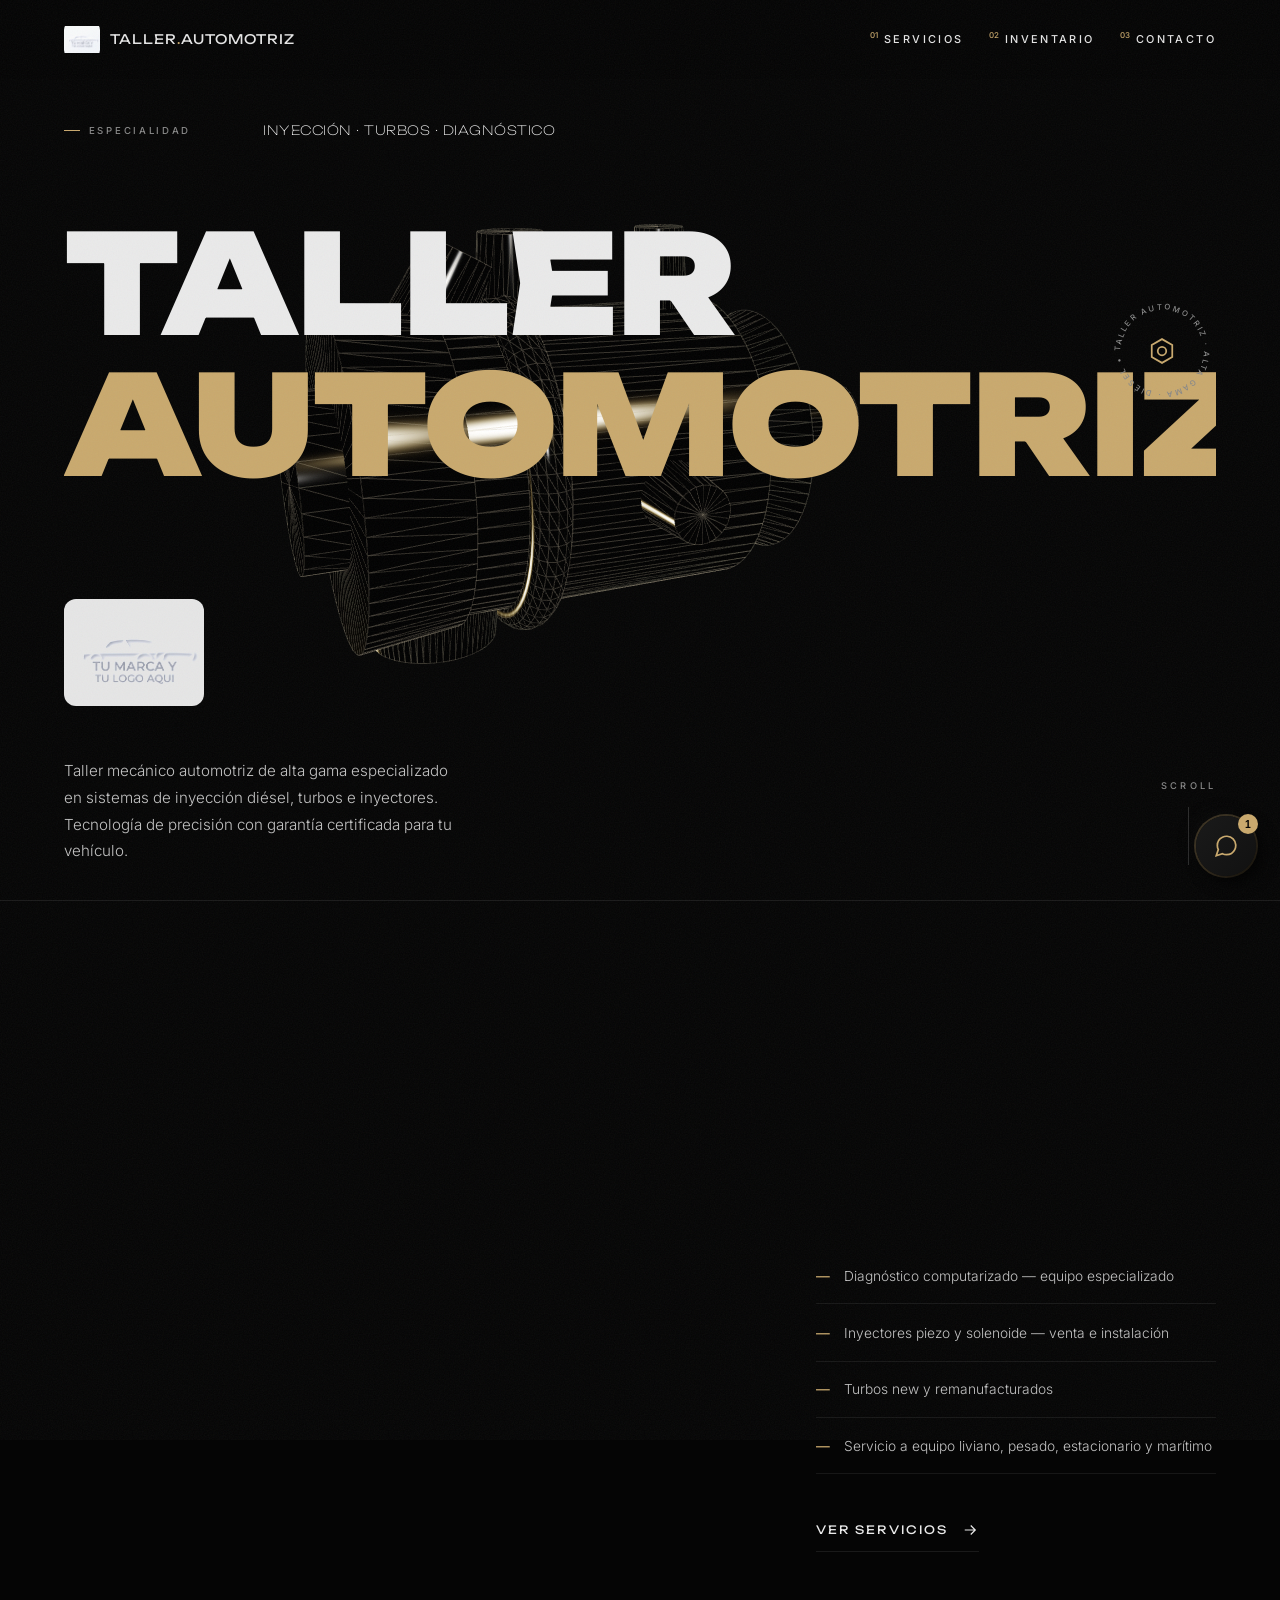
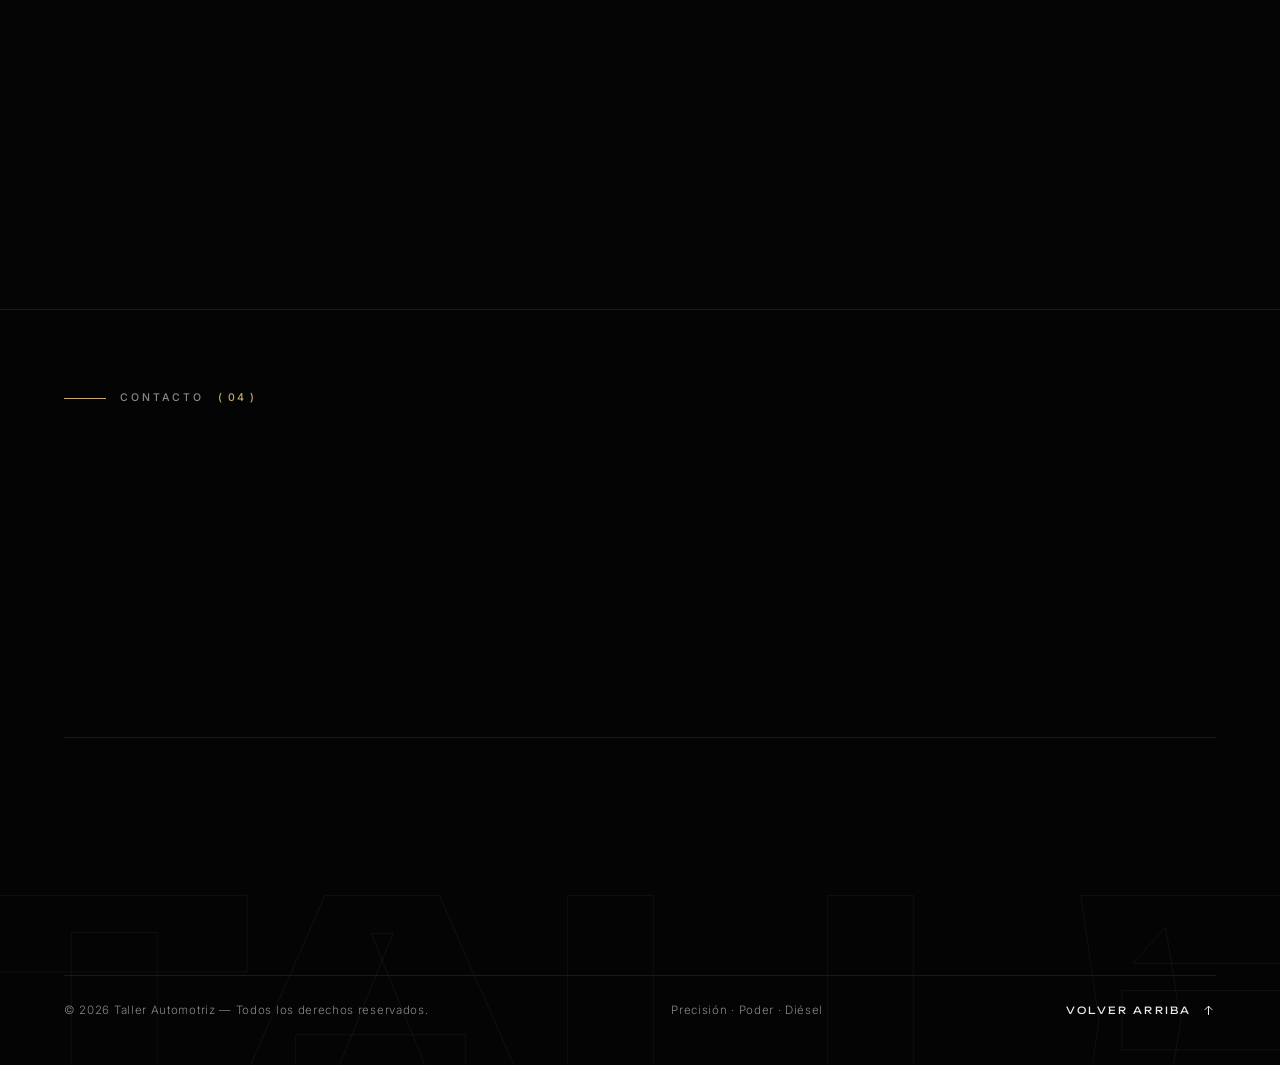
==== commit adbde1f8: "Add files via upload" ====
--- a/index.html
+++ b/index.html
@@ -5,11 +5,11 @@
     <meta name="viewport" content="width=device-width, initial-scale=1.0" />
     <meta name="theme-color" content="#0d0d0d" />
     <meta http-equiv="Cache-Control" content="no-cache, no-store, must-revalidate" />
-    <meta http-equiv="Pragma" content="no-cache" />  <meta
+    <meta
     name="description"
-    content="Repuestos América Diesel — Taller especializado en sistemas de inyección diésel, bombas, inyectores y turbos. Santo Domingo de Heredia, Costa Rica."
+    content="Taller Automotriz de Alta Gama — Especialistas en sistemas de inyección diésel, bombas, inyectores y turbos. Servicios premium de reparación y reconstrucción."
   />
-  <title>Repuestos América Diesel — Precisión & Poder Diésel · Heredia, Costa Rica</title>
+  <title>Taller Automotriz de Alta Gama · Especialistas en Diésel</title>
 
   <!-- ============ TIPOGRAFÍAS (Unbounded + Inter) ============ -->
   <link rel="preconnect" href="https://fonts.googleapis.com" />
@@ -21,7 +21,7 @@
 
   <!-- ============ HOJA DE ESTILOS ============ -->
     <link rel="stylesheet" href="/styles.css?v=3" />
-  <link rel="icon" type="image/jpeg" href="/logo.jpeg" />
+  <link rel="icon" type="image/jpeg" href="/tumarca aqui.jpeg" />
 </head>
 
 <body>
@@ -30,17 +30,17 @@
        ============================================================ -->
   <div class="preloader" id="preloader" aria-hidden="true">
     <div class="preloader__inner">
-      <img src="/logo.jpeg" alt="Repuestos América Diesel" class="preloader__logo" />
+      <img src="/tumarca aqui.jpeg" alt="Tu marca aquí" class="preloader__logo" />
       <div class="preloader__words">
         <span class="preloader__word">
-          <span class="preloader__letter">A</span><span class="preloader__letter">M</span><span class="preloader__letter">E</span><span class="preloader__letter">R</span><span class="preloader__letter">I</span><span class="preloader__letter">C</span><span class="preloader__letter">A</span><span class="preloader__letter">N</span>
+          <span class="preloader__letter">T</span><span class="preloader__letter">A</span><span class="preloader__letter">L</span><span class="preloader__letter">L</span><span class="preloader__letter">E</span><span class="preloader__letter">R</span>
         </span>
         <span class="preloader__word preloader__word--accent">
-          <span class="preloader__letter">D</span><span class="preloader__letter">I</span><span class="preloader__letter">E</span><span class="preloader__letter">S</span><span class="preloader__letter">E</span><span class="preloader__letter">L</span>
+          <span class="preloader__letter">A</span><span class="preloader__letter">U</span><span class="preloader__letter">T</span><span class="preloader__letter">O</span><span class="preloader__letter">M</span><span class="preloader__letter">O</span><span class="preloader__letter">T</span><span class="preloader__letter">R</span><span class="preloader__letter">I</span><span class="preloader__letter">Z</span>
         </span>
       </div>
 
-      <p class="preloader__tagline">Repuestos América Diesel — Santo Domingo de Heredia, C.R.</p>
+      <p class="preloader__tagline">Taller Automotriz de Alta Gama — Especialistas en Diésel</p>
 
       <div class="preloader__bar-wrap">
         <div class="preloader__bar">
@@ -70,8 +70,8 @@
        ============================================================ -->
   <header class="nav" id="nav">
     <a href="#inicio" class="nav__logo hover-target">
-      <img src="/logo.jpeg" alt="Repuestos América Diesel" class="nav__logo-img" />
-      <span class="nav__logo-text">AMERICA<span class="nav__logo-dot">.</span>DIESEL</span>
+       <img src="/tumarca aqui.jpeg" alt="Tu marca aquí" class="nav__logo-img" />
+       <span class="nav__logo-text">TALLER<span class="nav__logo-dot">.</span>AUTOMOTRIZ</span>
     </a>
     <nav class="nav__links" aria-label="Navegación principal">
       <a href="#servicios" class="nav__link hover-target"><sup>01</sup>Servicios</a>
@@ -96,7 +96,7 @@
       <div class="nav__mobile-contact">
         <a href="tel:+50685310000" class="nav__mobile-contact-link hover-target">+506 8531-0000</a>
         <a href="https://wa.me/50685310000" target="_blank" rel="noopener" class="nav__mobile-contact-link hover-target">WhatsApp</a>
-        <a href="mailto:info@americadieselcr.com" class="nav__mobile-contact-link hover-target">info@americadieselcr.com</a>
+        <a href="mailto:contacto@tallerautomotriz.com" class="nav__mobile-contact-link hover-target">contacto@tallerautomotriz.com</a>
       </div>
     </div>
   </div>
@@ -108,32 +108,23 @@
     <!-- ================= HERO — 100vh ================= -->
     <section class="hero" id="inicio">
       <div class="hero__meta">
-        <div class="hero__meta-item">
-          <span class="hero__meta-label">Ubicación</span>
-          <span class="hero__meta-value">Santo Domingo · Heredia, CR</span>
-        </div>
-        <div class="hero__meta-item">
-          <span class="hero__meta-label">Desde</span>
-          <span class="hero__meta-value">2013</span>
-        </div>
-        <div class="hero__meta-item">
-          <span class="hero__meta-label">Especialidad</span>
-          <span class="hero__meta-value">Bombas · Inyectores · Turbos</span>
-        </div>
+        <span class="hero__meta-label">Especialidad</span>
+        <span class="hero__meta-value">Inyección · Turbos · Diagnóstico</span>
       </div>
 
       <h1 class="hero__title">
-        <span class="hero__line"><span class="hero__line-inner">Precision</span></span>
-        <span class="hero__line"><span class="hero__line-inner hero__line-inner--stroke">Power</span></span>
-        <span class="hero__line"><span class="hero__line-inner hero__line-inner--accent">Diesel.</span></span>
-      </h1>
+         <span class="hero__line"><span class="hero__line-inner">Taller</span></span>
+         <span class="hero__line"><span class="hero__line-inner hero__line-inner--accent">Automotriz</span></span>
+       </h1>
+
+       <img src="/tumarca aqui.jpeg" alt="Tu marca aquí" class="hero__brand-img" />
 
       <div class="hero__bottom">
-        <p class="hero__desc">
-          Venta, reparación y reconstrucción de bombas de inyección, inyectores y
-          turbos para todo tipo de equipo: liviano, pesado, estacionario y marítimo.
-          Más de 15 años de experiencia con garantía certificada.
-        </p>
+         <p class="hero__desc">
+           Taller mecánico automotriz de alta gama especializado en sistemas
+           de inyección diésel, turbos e inyectores. Tecnología de precisión
+           con garantía certificada para tu vehículo.
+         </p>
 
         <div class="hero__scroll">
           <span class="hero__scroll-text">Scroll</span>
@@ -149,8 +140,8 @@
           </defs>
           <text class="hero__badge-text">
             <textPath href="#badge-circle">
-              REPUESTOS AMÉRICA DIESEL • COSTA RICA • EST. 2013 •
-            </textPath>
+               TALLER AUTOMOTRIZ · ALTA GAMA · DIÉSEL •
+             </textPath>
           </text>
         </svg>
         <svg class="hero__badge-icon" viewBox="0 0 24 24" fill="none" stroke="currentColor" stroke-width="1.4">
@@ -212,7 +203,7 @@
 
         <!-- Columna derecha: ficha técnica -->
         <aside class="details__aside">
-          <span class="details__aside-index">CR / 2013</span>
+           <span class="details__aside-index">ESPECIALIZADO</span>
           <ul class="details__specs">
             <li><span class="details__specs-mark">—</span>Bomba de inyección diésel — reparación y calibración</li>
             <li><span class="details__specs-mark">—</span>Diagnóstico computarizado — equipo especializado</li>
@@ -277,7 +268,7 @@
             <ul class="service-card__list">
               <li>Bombas Common Rail y rotativas</li>
               <li>Calibración con banco de pruebas</li>
-              <li>Repuestos OEM certificados</li>
+              <li>Componentes certificados</li>
             </ul>
             <a href="#contacto" class="service-card__cta hover-target">
               Solicitar servicio
@@ -342,7 +333,7 @@
           <h2 class="inventory__title">Plataformas que&nbsp;atendemos</h2>
           <p class="inventory__text">
             Servicio a todo tipo de equipo diésel: liviano, pesado, estacionario y
-            marítimo. Repuestos originales y alternos de grado OEM.
+             marítimo. Componentes originales y alternos certificados.
           </p>
 
           <div class="inventory__chips">
@@ -363,7 +354,7 @@
 
     <!-- ================= FOOTER / CONTACTO ================= -->
     <footer class="footer" id="contacto">
-      <span class="footer__ghost" aria-hidden="true">Diesel</span>
+       <span class="footer__ghost" aria-hidden="true">Taller</span>
 
       <div class="footer__inner">
         <div class="footer__cta">
@@ -372,7 +363,7 @@
             Contacto
             <span class="label__index">( 04 )</span>
           </p>
-          <a href="mailto:info@americadieselcr.com" class="footer__cta-link hover-target">
+           <a href="mailto:info@tallerautomotriz.com" class="footer__cta-link hover-target">
             <span>¿Listo para potenciar<br />tu motor<span class="footer__cta-accent">?</span></span>
             <span class="footer__cta-arrow" aria-hidden="true">
               <svg viewBox="0 0 24 24" fill="none" stroke="currentColor" stroke-width="1.4">
@@ -385,10 +376,10 @@
         <div class="footer__grid">
           <div class="footer__col">
             <h4 class="footer__col-title">Taller</h4>
-            <p class="footer__col-text">
-              300 metros sur de Super Compro de Santa Rosa,<br />
-              Santo Domingo, Heredia — Costa&nbsp;Rica, 40306
-            </p>
+             <p class="footer__col-text">
+               Dirección disponible bajo consulta.<br />
+               Servicio a nivel nacional e internacional.
+             </p>
           </div>
 
           <div class="footer__col">
@@ -396,7 +387,7 @@
             <p class="footer__col-text">
               <a href="tel:+50685310000" class="footer__col-link hover-target">+506 8531-0000</a><br />
               <a href="https://wa.me/50685310000" target="_blank" rel="noopener" class="footer__col-link hover-target">WhatsApp · +506 8531-0000</a><br />
-              <a href="mailto:info@americadieselcr.com" class="footer__col-link hover-target">info@americadieselcr.com</a>
+               <a href="mailto:info@tallerautomotriz.com" class="footer__col-link hover-target">info@tallerautomotriz.com</a>
             </p>
           </div>
 
@@ -413,7 +404,7 @@
             <h4 class="footer__col-title">Redes</h4>
             <ul class="footer__social">
               <li>
-                <a href="https://www.facebook.com/americadieselcr" target="_blank" rel="noopener" class="footer__social-link hover-target">
+                <a href="https://www.facebook.com/tallerautomotriz" target="_blank" rel="noopener" class="footer__social-link hover-target">
                   Facebook
                   <svg viewBox="0 0 24 24" fill="none" stroke="currentColor" stroke-width="1.6"><path d="M7 17L17 7M9 7h8v8" /></svg>
                 </a>
@@ -435,8 +426,8 @@
         </div>
 
         <div class="footer__bottom">
-          <span>© 2026 Repuestos América Diesel — Todos los derechos reservados.</span>
-          <span class="footer__bottom-mid">Precisión · Poder · Diésel</span>
+         <span>© 2026 Taller Automotriz — Todos los derechos reservados.</span>
+           <span class="footer__bottom-mid">Precisión · Poder · Diésel</span>
           <a href="#inicio" class="footer__top hover-target">
             Volver arriba
             <svg viewBox="0 0 24 24" fill="none" stroke="currentColor" stroke-width="1.6">
@@ -466,10 +457,10 @@
       <div class="chatbot__header">
         <div class="chatbot__header-info">
           <div class="chatbot__avatar">
-            <img src="/logo.jpeg" alt="América Diesel" />
+             <img src="/tumarca aqui.jpeg" alt="Tu marca aquí" />
           </div>
           <div>
-            <h4 class="chatbot__name">América Diesel IA</h4>
+             <h4 class="chatbot__name">Taller Automotriz IA</h4>
             <span class="chatbot__status"><span class="chatbot__status-dot"></span>En línea 24/7</span>
           </div>
         </div>
@@ -480,8 +471,8 @@
 
       <div class="chatbot__messages" id="chatbot-messages">
         <div class="chatbot__msg chatbot__msg--bot">
-          <p>¡Hola! Soy el asistente de <strong>Repuestos América Diesel</strong>. 👋</p>
-          <p>¿En qué puedo ayudarle hoy? Puedo information sobre:</p>
+           <p>¡Hola! Soy el asistente de <strong>Taller Automotriz</strong>. 👋</p>
+           <p>¿En qué puedo ayudarle hoy? Puedo ayudarle con:</p>
           <ul>
             <li>🔧 Bombas de inyección</li>
             <li>💨 Inyectores y turbos</li>
--- a/styles.css
+++ b/styles.css
@@ -1,8 +1,8 @@
 /* ==============================================================
-   AMERICAN DIESEL — styles.css
-   Diseño editorial premium · mobile-first
-   Paleta: #050505 / #EAEAEA / #FF3B00 / #888888 / #1a1a1a
-   ============================================================== */
+    TALLER AUTOMOTRIZ — styles.css
+    Diseño editorial premium · mobile-first
+    Paleta: #050505 / #EAEAEA / #C9A96E / #888888 / #1a1a1a
+    ============================================================== */
 
 /* ============ 1. VARIABLES & RESET ============ */
 :root {
@@ -235,6 +235,7 @@
   object-fit: contain;
   margin-bottom: 1.5rem;
   filter: brightness(1.2);
+  border-radius: 14px;
 }
 
 .preloader__words {
@@ -355,6 +356,7 @@
   height: 36px;
   object-fit: contain;
   filter: brightness(1.1);
+  border-radius: 8px;
 }
 
 .nav__logo-dot {
@@ -476,8 +478,31 @@
   -webkit-text-stroke: 2px var(--text);
 }
 
-.hero__line-inner--accent {
-  color: var(--accent);
+ .hero__line-inner--accent {
+  color: var(--accent);
+}
+
+.hero__brand-img {
+  width: 120px;
+  height: auto;
+  object-fit: contain;
+  border-radius: 12px;
+  margin: 1.5rem 0;
+  filter: brightness(1.15);
+  opacity: 0.9;
+}
+
+@media (max-width: 767px) {
+  .hero__brand-img {
+    width: 90px;
+    margin: 1rem 0;
+  }
+}
+
+@media (min-width: 768px) {
+  .hero__brand-img {
+    width: 140px;
+  }
 }
 
 .hero__bottom {
@@ -1424,7 +1449,7 @@
   transition: opacity 0.4s var(--ease-out), visibility 0.4s;
 }
 
-.nav--open .nav__mobile {
+.nav__mobile.nav--open {
   opacity: 1;
   visibility: visible;
 }
@@ -1467,14 +1492,14 @@
   opacity: 0;
 }
 
-.nav--open .nav__mobile-link {
+.nav__mobile.nav--open .nav__mobile-link {
   transform: translateY(0);
   opacity: 1;
 }
 
-.nav--open .nav__mobile-link:nth-child(1) { transition-delay: 0.1s; }
-.nav--open .nav__mobile-link:nth-child(2) { transition-delay: 0.18s; }
-.nav--open .nav__mobile-link:nth-child(3) { transition-delay: 0.26s; }
+.nav__mobile.nav--open .nav__mobile-link:nth-child(1) { transition-delay: 0.1s; }
+.nav__mobile.nav--open .nav__mobile-link:nth-child(2) { transition-delay: 0.18s; }
+.nav__mobile.nav--open .nav__mobile-link:nth-child(3) { transition-delay: 0.26s; }
 
 .nav__mobile-link:active {
   box-shadow:
@@ -1509,7 +1534,7 @@
   transition: opacity 0.4s ease 0.35s, transform 0.4s var(--ease-out) 0.35s;
 }
 
-.nav--open .nav__mobile-contact {
+.nav__mobile.nav--open .nav__mobile-contact {
   opacity: 1;
   transform: translateY(0);
 }
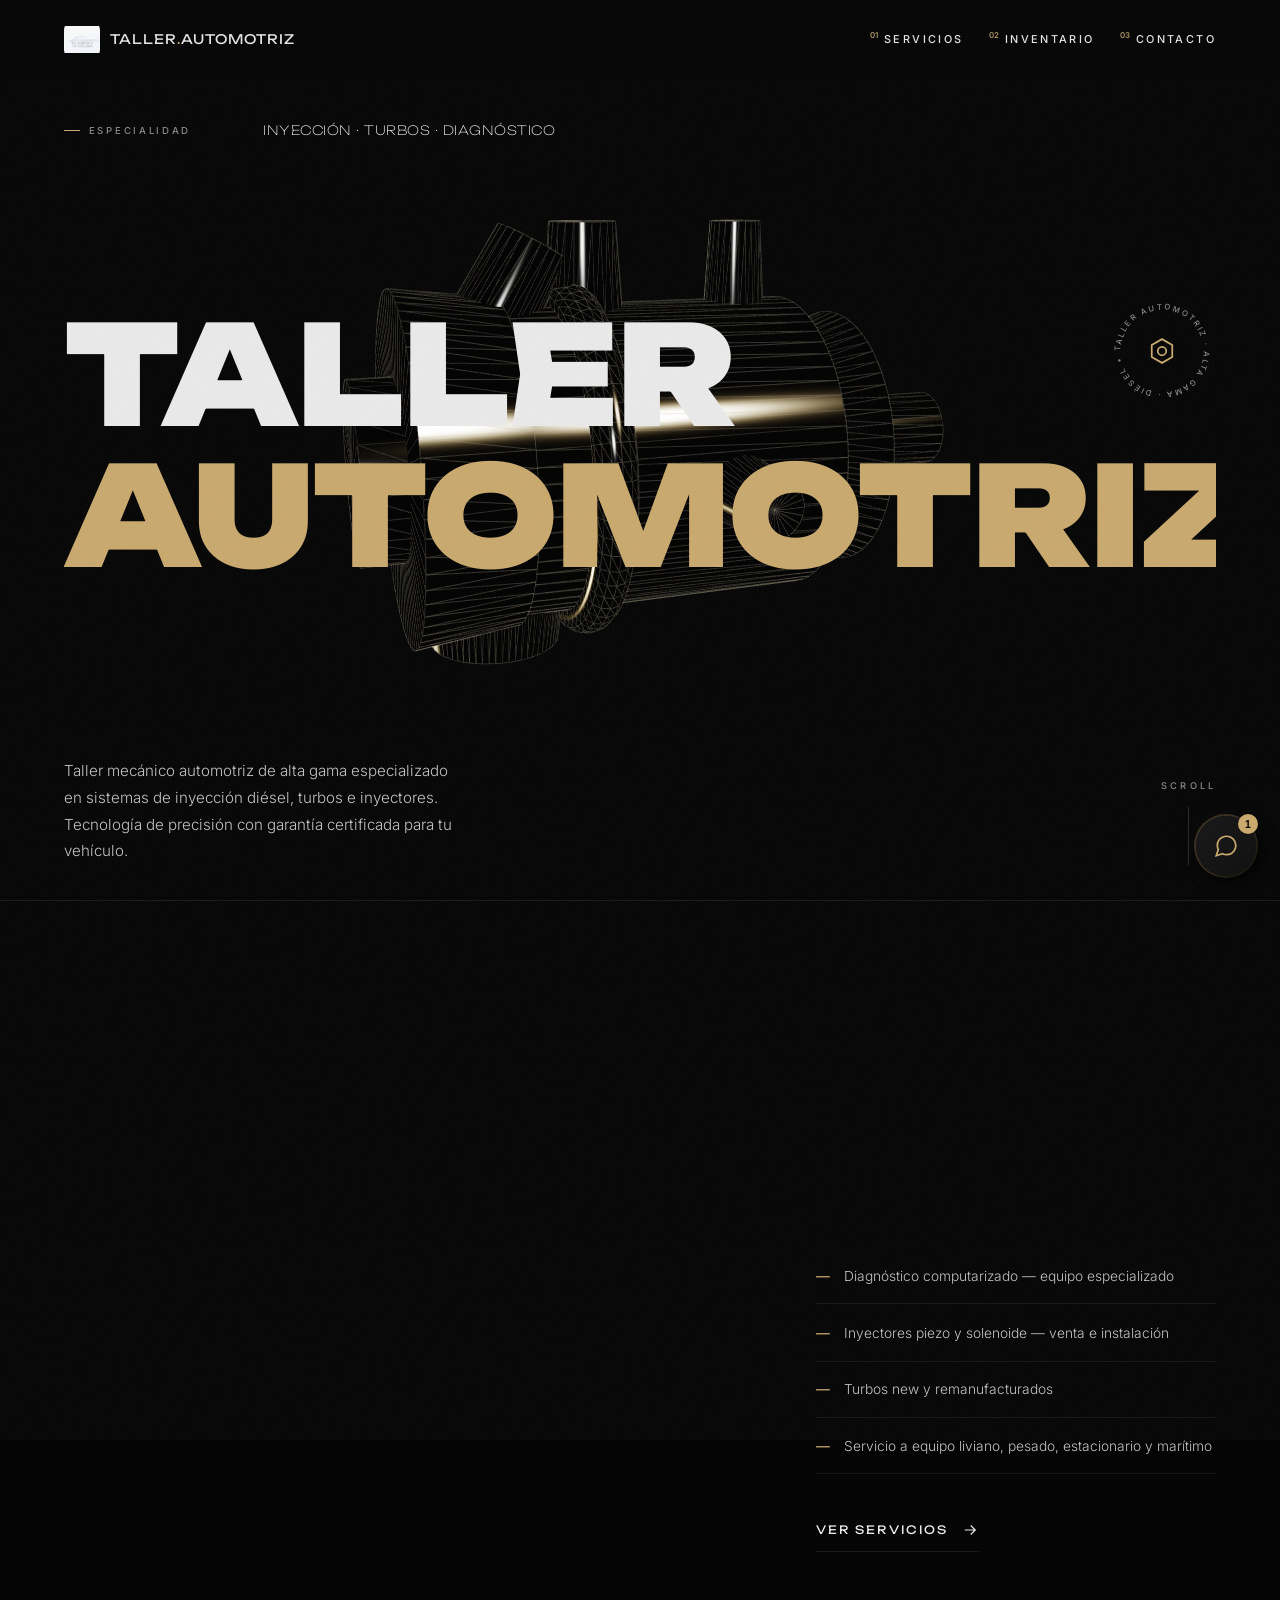
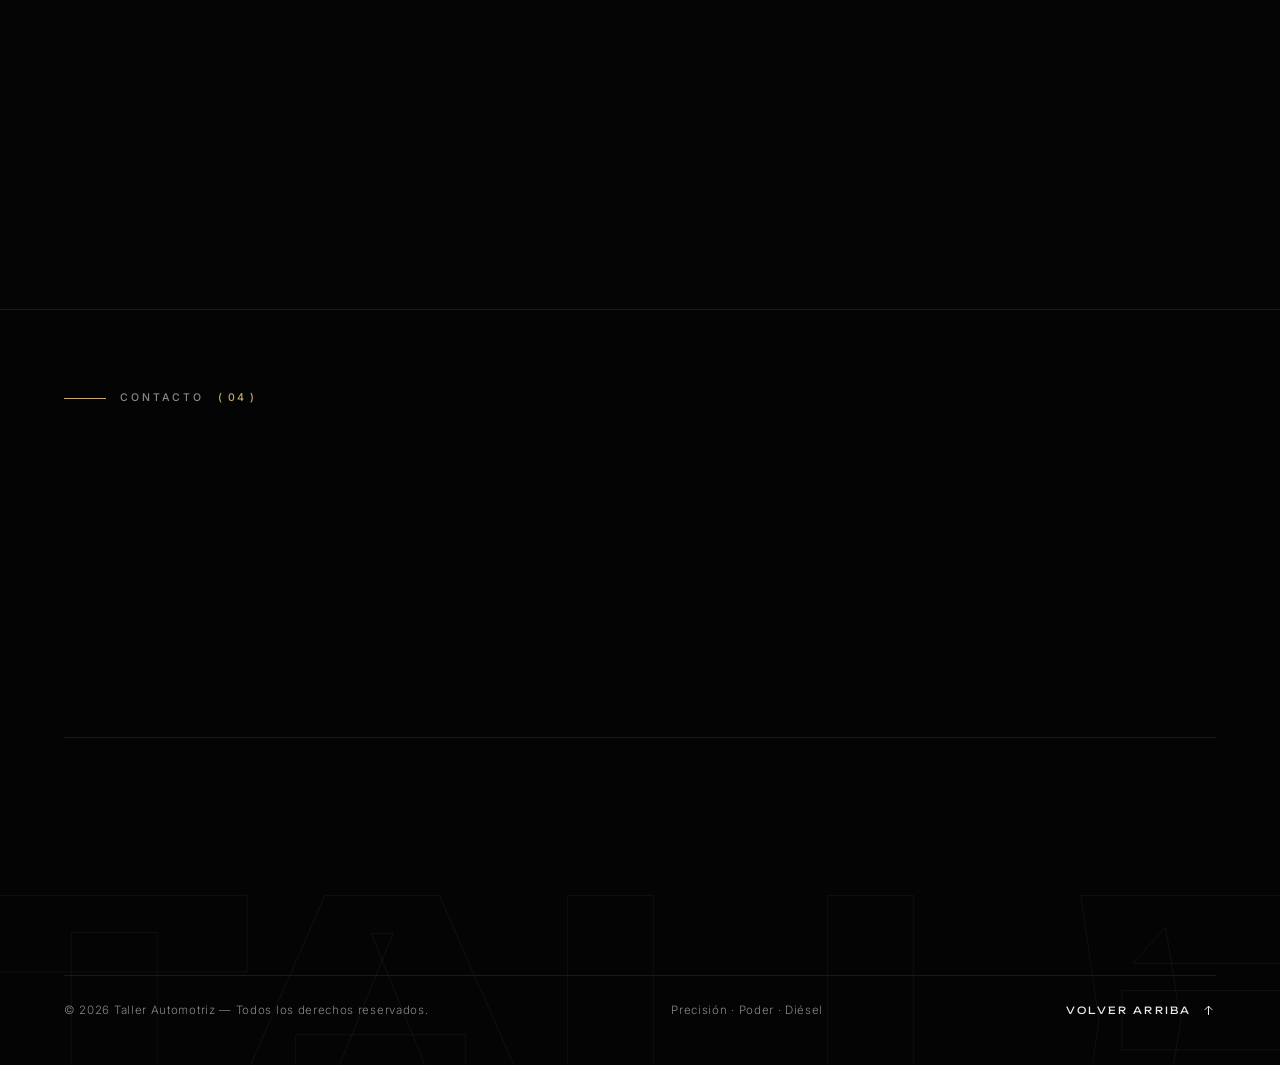
==== commit ff87e795: "Add files via upload" ====
--- a/index.html
+++ b/index.html
@@ -51,15 +51,9 @@
     </div>
   </div>
 
-  <!-- ============================================================
-       CURSOR PERSONALIZADO (solo escritorio)
-       ============================================================ -->
-  <div class="cursor-dot" aria-hidden="true"></div>
-  <div class="cursor-ring" aria-hidden="true"></div>
-
-  <!-- ============================================================
-       CAPA 3D — canvas fijo al fondo (Three.js)
-       ============================================================ -->
+   <!-- ============================================================
+        CAPA 3D — canvas fijo al fondo (Three.js)
+        ============================================================ -->
   <canvas id="webgl-canvas" class="webgl" aria-hidden="true"></canvas>
 
   <!-- Grano de película sutil sobre toda la página -->
@@ -117,9 +111,7 @@
          <span class="hero__line"><span class="hero__line-inner hero__line-inner--accent">Automotriz</span></span>
        </h1>
 
-       <img src="/tumarca aqui.jpeg" alt="Tu marca aquí" class="hero__brand-img" />
-
-      <div class="hero__bottom">
+       <div class="hero__bottom">
          <p class="hero__desc">
            Taller mecánico automotriz de alta gama especializado en sistemas
            de inyección diésel, turbos e inyectores. Tecnología de precisión
--- a/styles.css
+++ b/styles.css
@@ -155,64 +155,7 @@
   100% { transform: translate(0, 0); }
 }
 
-/* ============ 4. CURSOR PERSONALIZADO ============ */
-.cursor-dot,
-.cursor-ring {
-  display: none;
-  position: fixed;
-  top: 0;
-  left: 0;
-  z-index: 10000;
-  pointer-events: none;
-  border-radius: 50%;
-  opacity: 0;
-}
-
-/* Solo se activa cuando JS confirma puntero fino */
-.has-cursor .cursor-dot,
-.has-cursor .cursor-ring {
-  display: block;
-}
-
-/* Oculta el cursor nativo en escritorio */
-.has-cursor,
-.has-cursor a,
-.has-cursor button,
-.has-cursor * {
-  cursor: none !important;
-}
-
-.cursor-dot {
-  width: 8px;
-  height: 8px;
-  background: var(--accent);
-}
-
-.cursor-ring {
-  width: 40px;
-  height: 40px;
-  border: 1px solid rgba(234, 234, 234, 0.55);
-  transition:
-    width 0.35s var(--ease-out),
-    height 0.35s var(--ease-out),
-    background-color 0.35s var(--ease-out),
-    border-color 0.35s var(--ease-out),
-    opacity 0.3s ease;
-}
-
-.cursor-ring.is-active {
-  width: 70px;
-  height: 70px;
-  background: rgba(255, 59, 0, 0.1);
-  border-color: var(--accent);
-}
-
-.cursor-ring.is-down {
-  width: 28px;
-  height: 28px;
-}
-
-/* ============ 5. PRELOADER ============ */
+ /* ============ 5. PRELOADER ============ */
 .preloader {
   position: fixed;
   inset: 0;
@@ -482,26 +425,19 @@
   color: var(--accent);
 }
 
-.hero__brand-img {
-  width: 120px;
-  height: auto;
-  object-fit: contain;
-  border-radius: 12px;
-  margin: 1.5rem 0;
-  filter: brightness(1.15);
-  opacity: 0.9;
-}
-
 @media (max-width: 767px) {
-  .hero__brand-img {
-    width: 90px;
-    margin: 1rem 0;
-  }
-}
-
-@media (min-width: 768px) {
-  .hero__brand-img {
-    width: 140px;
+  .hero__title {
+    font-size: clamp(1.8rem, 8vw, 3.5rem);
+    overflow-wrap: break-word;
+    word-break: break-word;
+  }
+  .hero__line {
+    overflow-wrap: break-word;
+    word-break: break-word;
+  }
+  .hero__line-inner {
+    overflow-wrap: break-word;
+    word-break: break-word;
   }
 }
 
